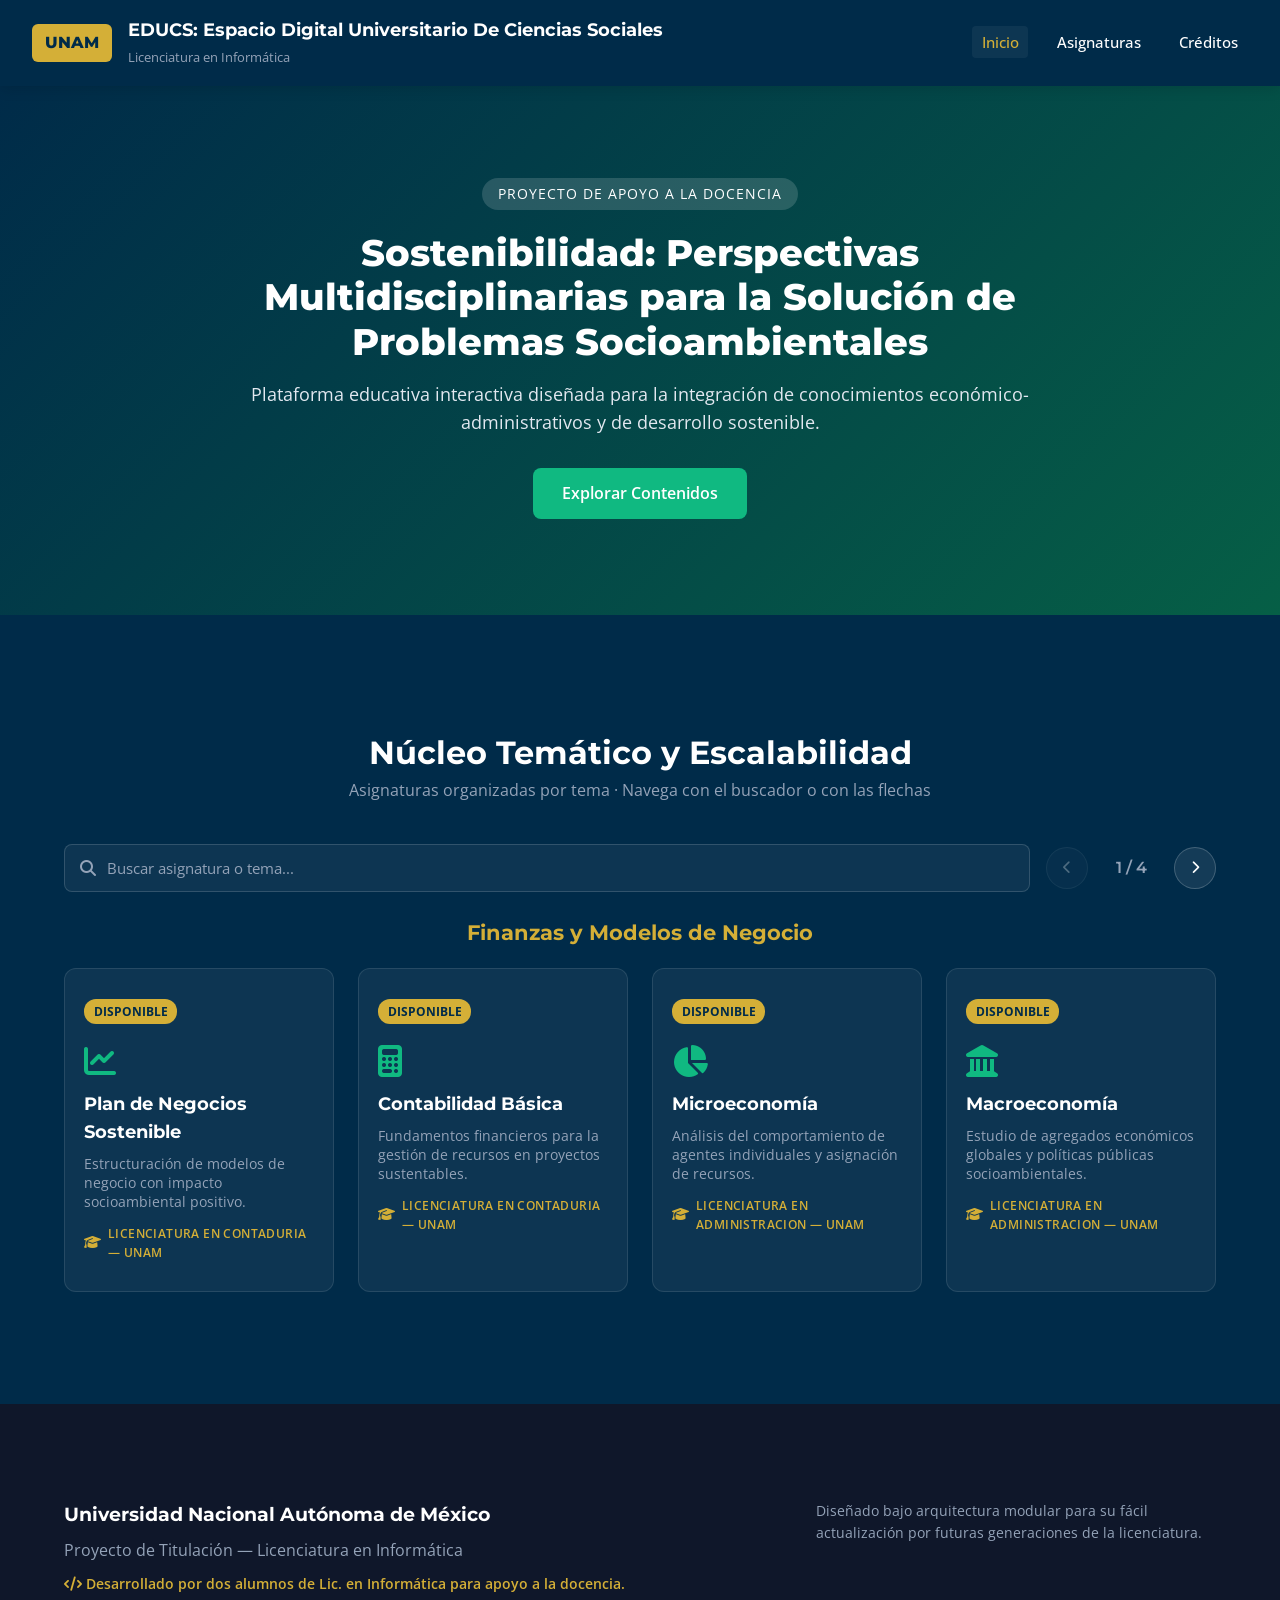
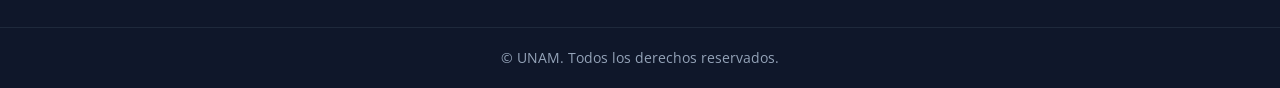
==== index.html @ 1931857a "Cmbios de Bryan" ====
<!DOCTYPE html>
<html lang="es">
<head>
  <meta charset="UTF-8">
  <meta name="viewport" content="width=device-width, initial-scale=1.0">
  <meta name="description" content="Proyecto de Apoyo a la Docencia: Sostenibilidad - Perspectivas multidisciplinarias para la solucion de problemas socioambientales.">
  <title>Sostenibilidad: Perspectivas Multidisciplinarias | UNAM</title>

  <link rel="preconnect" href="https://fonts.googleapis.com">
  <link rel="preconnect" href="https://fonts.gstatic.com" crossorigin>
  <link href="https://fonts.googleapis.com/css2?family=Montserrat:wght@400;600;700;800&family=Open+Sans:wght@400;500;600&display=swap" rel="stylesheet">
  <link rel="stylesheet" href="https://cdnjs.cloudflare.com/ajax/libs/font-awesome/6.4.0/css/all.min.css">

  <link rel="stylesheet" href="styles.css">

  <!-- Estilos para el buscador, las flechas y enlaces de tarjetas -->
  <style>
    .subject-toolbar {
      display: flex;
      align-items: center;
      justify-content: space-between;
      gap: 1rem;
      flex-wrap: wrap;
      margin-bottom: 1.5rem;
    }
    .subject-search {
      position: relative;
      flex: 1;
      min-width: 240px;
    }
    .subject-search i {
      position: absolute;
      left: 1rem;
      top: 50%;
      transform: translateY(-50%);
      color: #94A3B8;
    }
    .subject-search input {
      width: 100%;
      padding: 0.8rem 1rem 0.8rem 2.6rem;
      border-radius: 8px;
      border: 1px solid rgba(255,255,255,0.15);
      background: rgba(255,255,255,0.05);
      color: #FFFFFF;
      font-family: var(--font-body);
      font-size: 0.95rem;
    }
    .subject-search input::placeholder { color: #94A3B8; }
    .subject-search input:focus {
      outline: none;
      border-color: var(--green-eco);
      background: rgba(255,255,255,0.08);
    }
    .subject-nav {
      display: flex;
      align-items: center;
      gap: 0.8rem;
    }
    .arrow-btn {
      background: rgba(255,255,255,0.08);
      border: 1px solid rgba(255,255,255,0.2);
      color: #FFFFFF;
      width: 42px;
      height: 42px;
      border-radius: 50%;
      cursor: pointer;
      display: flex;
      align-items: center;
      justify-content: center;
      transition: background 0.2s, transform 0.2s;
    }
    .arrow-btn:hover:not(:disabled) {
      background: var(--green-eco);
      transform: translateY(-2px);
    }
    .arrow-btn:disabled {
      opacity: 0.3;
      cursor: not-allowed;
    }
    .subject-counter {
      color: #94A3B8;
      font-family: var(--font-heading);
      font-weight: 600;
      min-width: 60px;
      text-align: center;
    }
    .theme-title {
      font-family: var(--font-heading);
      color: var(--accent-gold);
      font-size: 1.3rem;
      margin-bottom: 1.2rem;
      text-align: center;
    }
    .empty-msg {
      grid-column: 1 / -1;
      text-align: center;
      color: #94A3B8;
      padding: 2rem 0;
    }
    
    /* Ajustes visuales para enlaces en tarjetas */
    a.roadmap-card {
      text-decoration: none;
      color: inherit;
      display: block;
      cursor: pointer;
    }
    a.roadmap-card:hover {
      border-color: var(--green-eco);
      box-shadow: 0 8px 20px rgba(16, 185, 129, 0.2);
    }
    .roadmap-card.disabled {
      cursor: default;
    }
    .roadmap-card.disabled:hover {
      transform: none;
      background: rgba(255, 255, 255, 0.05);
      border-color: rgba(255, 255, 255, 0.1);
    }
  </style>
</head>
<body>

  <!-- Navbar -->
  <header class="navbar">
    <div class="logo-container">
      <span class="unam-badge">UNAM</span>
      <div class="logo-text">
        <span class="title">EDUCS: Espacio Digital Universitario De Ciencias Sociales</span>
        <span class="subtitle">Licenciatura en Informática</span>
      </div>
    </div>
    <nav>
      <ul class="nav-links">
        <li><a href="#inicio" class="active">Inicio</a></li>
        <li><a href="#proyeccion">Asignaturas</a></li>
        <li><a href="#acerca">Créditos</a></li>
      </ul>
    </nav>
  </header>

  <!-- Hero -->
  <section id="inicio" class="hero">
    <div class="hero-overlay"></div>
    <div class="hero-content">
      <span class="tag">Proyecto de Apoyo a la Docencia</span>
      <h1>Sostenibilidad: Perspectivas Multidisciplinarias para la Solución de Problemas Socioambientales</h1>
      <p>Plataforma educativa interactiva diseñada para la integración de conocimientos económico-administrativos y de desarrollo sostenible.</p>
      <div class="hero-buttons">
        <a href="#proyeccion" class="btn btn-primary">Explorar Contenidos</a>
      </div>
    </div>
  </section>

  <!-- Núcleo Temático + Escalabilidad (unificado) -->
  <section id="proyeccion" class="scalability-section">
    <div class="container">
      <div class="section-header text-light">
        <h2>Núcleo Temático y Escalabilidad</h2>
        <p>Asignaturas organizadas por tema · Navega con el buscador o con las flechas</p>
      </div>

      <!-- Barra de búsqueda + Navegador de flechas -->
      <div class="subject-toolbar">
        <div class="subject-search">
          <i class="fa-solid fa-magnifying-glass"></i>
          <input type="text" id="subjectSearch" placeholder="Buscar asignatura o tema...">
        </div>
        <div class="subject-nav">
          <button class="arrow-btn" id="prevSubject" aria-label="Anterior">
            <i class="fa-solid fa-chevron-left"></i>
          </button>
          <span id="subjectCounter" class="subject-counter">1 / 4</span>
          <button class="arrow-btn" id="nextSubject" aria-label="Siguiente">
            <i class="fa-solid fa-chevron-right"></i>
          </button>
        </div>
      </div>

      <!-- Título del tema actual -->
      <h3 id="currentThemeTitle" class="theme-title">Finanzas y Modelos de Negocio</h3>

      <!-- Grid de tarjetas -->
      <div id="subjectGrid" class="roadmap-grid"></div>
    </div>
  </section>

  <!-- Footer -->
  <footer id="acerca" class="footer">
    <div class="container footer-content">
      <div class="footer-info">
        <h3>Universidad Nacional Autónoma de México</h3>
        <p>Proyecto de Titulación — Licenciatura en Informática</p>
        <p class="credits"><i class="fa-solid fa-code"></i> Desarrollado por dos alumnos de Lic. en Informática para apoyo a la docencia.</p>
      </div>
      <div class="footer-note">
        <p>Diseñado bajo arquitectura modular para su fácil actualización por futuras generaciones de la licenciatura.</p>
      </div>
    </div>
    <div class="footer-bottom">
      <p>© UNAM. Todos los derechos reservados.</p>
    </div>
  </footer>

  <!-- Lógica de búsqueda + navegación por flechas + redirección -->
  <script>
    document.addEventListener('DOMContentLoaded', () => {
      const themes = [
        {
          name: "Finanzas y Modelos de Negocio",
          subjects: [
            { 
              title: "Plan de Negocios Sostenible", 
              desc: "Estructuración de modelos de negocio con impacto socioambiental positivo.", 
              degree: "Licenciatura en Contaduria — UNAM",
              icon: "fa-chart-line", 
              status: "active", 
              url: "./Plan_Negocios.html" 
            },
            { 
              title: "Contabilidad Básica", 
              desc: "Fundamentos financieros para la gestión de recursos en proyectos sustentables.", 
              degree: "Licenciatura en Contaduria — UNAM",
              icon: "fa-calculator", 
              status: "active", 
              url: "./Contabilidad_Basica.html" 
            },
            { 
              title: "Microeconomía", 
              desc: "Análisis del comportamiento de agentes individuales y asignación de recursos.", 
              degree: "Licenciatura en Administracion — UNAM",
              icon: "fa-chart-pie", 
              status: "active", 
              url: "./Microeconomia.html" 
            },
            { 
              title: "Macroeconomía", 
              desc: "Estudio de agregados económicos globales y políticas públicas socioambientales.", 
              degree: "Licenciatura en Administracion — UNAM",
              icon: "fa-landmark", 
              status: "active", 
              url: "./Macroeconomia.html" 
            }
          ]
        },
        {
          name: "Análisis Económico",
          subjects: [
            { 
              title: "Economía General", 
              desc: "Principios económicos esenciales y su relación con el entorno social.", 
              degree: "Licenciatura en Informática — UNAM",
              icon: "fa-globe", 
              status: "active", 
              url: "./Economia_General.html" 
            },
            { 
              title: "Análisis Socioeconómico de México", 
              desc: "Evaluación del desarrollo histórico y estructural de la economía nacional.", 
              degree: "Licenciatura en Informática — UNAM",
              icon: "fa-map-location-dot", 
              status: "soon", 
              url: "#" 
            },
            { 
              title: "Economía y Globalización", 
              desc: "Mercados internacionales y sus impactos en el equilibrio ambiental local.", 
              degree: "Licenciatura en Informática — UNAM",
              icon: "fa-earth-americas", 
              status: "soon", 
              url: "#" 
            }
          ]
        },
        {
          name: "Desarrollo Sostenible",
          subjects: [
            { 
              title: "Introducción al Desarrollo Sostenible", 
              desc: "Marco conceptual de los ODS y sustentabilidad multidisciplinaria.", 
              degree: "Licenciatura en DCV — UNAM",
              icon: "fa-leaf", 
              status: "active", 
              url: "./Desarrollo_Sostenible.html" 
            }
          ]
        },
        {
          name: "Comunicación y Sociedad",
          subjects: [
            { 
              title: "Análisis de Textos Administrativos", 
              desc: "Comprensión crítica e interpretación de documentación técnica y directiva.", 
              degree: "Licenciatura en Informática — UNAM",
              icon: "fa-file-signature", 
              status: "active", 
              url: "./Textos_Administrativos.html" 
            },
            { 
              title: "Imagen y Sociedad", 
              desc: "Comunicación estratégica y responsabilidad social corporativa.", 
              degree: "Licenciatura en Informática — UNAM",
              icon: "fa-users", 
              status: "active", 
              url: "./Imagen_Sociedad.html" 
            }
          ]
        }
      ];

      const grid = document.getElementById('subjectGrid');
      const counter = document.getElementById('subjectCounter');
      const themeTitle = document.getElementById('currentThemeTitle');
      const prevBtn = document.getElementById('prevSubject');
      const nextBtn = document.getElementById('nextSubject');
      const searchInput = document.getElementById('subjectSearch');

      const SEARCH_PAGE_SIZE = 6;
      let currentThemeIndex = 0;
      let searchQuery = '';
      let searchPage = 0;

      const normalize = (str) =>
        str.toLowerCase().normalize('NFD').replace(/[\u0300-\u036f]/g, '');

      const allSubjects = () =>
        themes.flatMap(t => t.subjects.map(s => ({ ...s, theme: t.name })));

      const filteredSubjects = () => {
        if (!searchQuery) return null;
        const q = normalize(searchQuery);
        return allSubjects().filter(s =>
          normalize(s.title).includes(q) ||
          normalize(s.desc).includes(q) ||
          normalize(s.theme).includes(q)
        );
      };

      // Función para generar el HTML de cada tarjeta (con la carrera 'degree' incluida)
      const cardHTML = (s) => {
        const isPriority = s.status === 'priority';
        const isActive = s.status === 'active';
        const badgeClass = (isPriority || isActive) ? 'active' : '';
        const badgeText = isPriority ? 'Prioridad 1' : (isActive ? 'Disponible' : 'Próximamente');
        
        const content = `
          <span class="status-badge ${badgeClass}">${badgeText}</span>
          <i class="fa-solid ${s.icon} card-icon"></i>
          <h3>${s.title}</h3>
          <p class="card-desc">${s.desc}</p>
          <span class="card-degree"><i class="fa-solid fa-graduation-cap"></i> ${s.degree}</span>
        `;

        if (isActive) {
          return `
            <a href="${s.url}" class="roadmap-card ${isPriority ? 'highlight' : ''}">
              ${content}
            </a>
          `;
        } else {
          return `
            <div class="roadmap-card disabled ${isPriority ? 'highlight' : ''}">
              ${content}
            </div>
          `;
        }
      };

      const render = () => {
        const filtered = filteredSubjects();

        if (filtered) {
          if (filtered.length === 0) {
            themeTitle.textContent = 'Sin resultados';
            grid.innerHTML = '<p class="empty-msg">No se encontraron asignaturas que coincidan con tu búsqueda.</p>';
            counter.textContent = '0 / 0';
            prevBtn.disabled = true;
            nextBtn.disabled = true;
            return;
          }

          const totalPages = Math.ceil(filtered.length / SEARCH_PAGE_SIZE);
          if (searchPage >= totalPages) searchPage = totalPages - 1;
          if (searchPage < 0) searchPage = 0;

          const start = searchPage * SEARCH_PAGE_SIZE;
          const pageItems = filtered.slice(start, start + SEARCH_PAGE_SIZE);

          themeTitle.textContent = `Resultados de búsqueda (${filtered.length})`;
          grid.innerHTML = pageItems.map(cardHTML).join('');
          counter.textContent = `${searchPage + 1} / ${totalPages}`;
          prevBtn.disabled = searchPage === 0;
          nextBtn.disabled = searchPage >= totalPages - 1;
        } else {
          const theme = themes[currentThemeIndex];
          themeTitle.textContent = theme.name;
          grid.innerHTML = theme.subjects.map(cardHTML).join('');
          counter.textContent = `${currentThemeIndex + 1} / ${themes.length}`;
          prevBtn.disabled = currentThemeIndex === 0;
          nextBtn.disabled = currentThemeIndex >= themes.length - 1;
        }
      };

      prevBtn.addEventListener('click', () => {
        if (searchQuery) { searchPage--; } else { currentThemeIndex--; }
        render();
      });

      nextBtn.addEventListener('click', () => {
        if (searchQuery) { searchPage++; } else { currentThemeIndex++; }
        render();
      });

      searchInput.addEventListener('input', (e) => {
        searchQuery = e.target.value.trim();
        searchPage = 0;
        render();
      });

      render();
    });
  </script>
</body>
</html>
---- styles.css ----
/* ==========================================================================
   1. VARIABLES GLOBALES (Identidad UNAM + Sostenibilidad)
   ========================================================================== */
:root {
  --primary-color: #002B49;     /* Azul Institucional UNAM */
  --accent-gold: #D4AF37;       /* Oro UNAM */
  --green-eco: #10B981;         /* Verde Sostenibilidad */
  --green-dark: #065F46;
  --bg-light: #F8FAFC;
  --text-dark: #1E293B;
  --text-muted: #64748B;
  --white: #FFFFFF;
  --border-color: #E2E8F0;
  --shadow-sm: 0 2px 4px rgba(0, 0, 0, 0.05);
  --shadow-md: 0 4px 12px rgba(0, 0, 0, 0.1);
  --shadow-lg: 0 10px 25px rgba(0, 0, 0, 0.15);
  --font-heading: 'Montserrat', sans-serif;
  --font-body: 'Open Sans', sans-serif;
  --radius: 12px;
}

/* ==========================================================================
   2. RESET BÁSICO Y ESTRUCTURA GLOBAL
   ========================================================================== */
* {
  margin: 0;
  padding: 0;
  box-sizing: border-box;
}

body {
  font-family: var(--font-body);
  background-color: var(--bg-light);
  color: var(--text-dark);
  line-height: 1.6;
  display: flex;
  flex-direction: column;
  min-height: 100vh;
}

.container {
  max-width: 1200px;
  margin: 0 auto;
  padding: 3rem 1.5rem;
  width: 100%;
}

/* ==========================================================================
   3. NAVBAR NAVEGACIÓN
   ========================================================================== */
.navbar {
  display: flex;
  justify-content: space-between;
  align-items: center;
  padding: 1rem 2rem;
  background-color: var(--primary-color);
  color: var(--white);
  position: sticky;
  top: 0;
  z-index: 1000;
  box-shadow: var(--shadow-md);
}

.logo-container {
  display: flex;
  align-items: center;
  gap: 1rem;
  text-decoration: none;
  color: var(--white);
}

.unam-badge {
  background: var(--accent-gold);
  color: var(--primary-color);
  font-weight: 800;
  padding: 0.4rem 0.8rem;
  border-radius: 6px;
  font-family: var(--font-heading);
}

.logo-text .title {
  display: block;
  font-family: var(--font-heading);
  font-weight: 700;
  font-size: 1.1rem;
}

.logo-text .subtitle {
  font-size: 0.8rem;
  color: #94A3B8;
}

.nav-links {
  display: flex;
  list-style: none;
  gap: 1.2rem;
}

.nav-links a {
  color: var(--white);
  text-decoration: none;
  font-weight: 500;
  font-size: 0.95rem;
  transition: color 0.3s, background-color 0.3s;
  padding: 0.4rem 0.6rem;
  border-radius: 4px;
}

.nav-links a:hover,
.nav-links a.active {
  color: var(--accent-gold);
  background-color: rgba(255, 255, 255, 0.05);
}

/* ==========================================================================
   4. HERO SECTIONS (INICIO Y ASIGNATURAS)
   ========================================================================== */
/* Hero Principal (index.html) */
.hero {
  position: relative;
  background: linear-gradient(135deg, var(--primary-color) 0%, var(--green-dark) 100%);
  color: var(--white);
  padding: 6rem 1.5rem;
  text-align: center;
}

.hero-content {
  max-width: 900px;
  margin: 0 auto;
}

.tag {
  background-color: rgba(255, 255, 255, 0.15);
  padding: 0.4rem 1rem;
  border-radius: 20px;
  font-size: 0.85rem;
  text-transform: uppercase;
  letter-spacing: 1px;
}

.hero h1 {
  font-family: var(--font-heading);
  font-size: 2.3rem;
  font-weight: 800;
  margin: 1.5rem 0 1rem;
  line-height: 1.2;
}

.hero p {
  font-size: 1.1rem;
  color: #E2E8F0;
  margin-bottom: 2rem;
}

.hero-buttons {
  display: flex;
  justify-content: center;
  gap: 1rem;
}

.btn {
  padding: 0.8rem 1.8rem;
  border-radius: 8px;
  font-weight: 600;
  text-decoration: none;
  transition: transform 0.2s, box-shadow 0.2s;
}

.btn-primary {
  background-color: var(--green-eco);
  color: var(--white);
}

.btn:hover {
  transform: translateY(-2px);
  box-shadow: var(--shadow-md);
}

/* Hero de Páginas de Asignaturas Individuales */
.subject-hero {
  background: linear-gradient(135deg, var(--primary-color) 0%, var(--green-dark) 100%);
  color: var(--white);
  padding: 3.5rem 1.5rem;
  text-align: center;
}

.subject-hero .badge {
  background-color: rgba(212, 175, 55, 0.2);
  color: var(--accent-gold);
  border: 1px solid var(--accent-gold);
  padding: 0.3rem 0.9rem;
  border-radius: 20px;
  font-size: 0.85rem;
  font-weight: 600;
  text-transform: uppercase;
  letter-spacing: 1px;
}

.subject-hero h1 {
  font-family: var(--font-heading);
  font-size: 2.2rem;
  font-weight: 800;
  margin: 1rem 0 0.5rem;
}

.subject-hero p {
  font-size: 1.1rem;
  color: #E2E8F0;
  max-width: 800px;
  margin: 0 auto;
}

/* ==========================================================================
   5. CATALOGO INTERACTIVO Y BUSCADOR (index.html)
   ========================================================================== */
.scalability-section {
  background-color: var(--primary-color);
  color: var(--white);
  padding: 4rem 0;
}

.section-header {
  text-align: center;
  margin-bottom: 2.5rem;
}

.text-light h2 {
  color: var(--white);
  font-family: var(--font-heading);
  font-size: 2rem;
}

.text-light p {
  color: #94A3B8;
}

/* Toolbar de búsqueda y flechas */
.subject-toolbar {
  display: flex;
  align-items: center;
  justify-content: space-between;
  gap: 1rem;
  flex-wrap: wrap;
  margin-bottom: 1.5rem;
}

.subject-search {
  position: relative;
  flex: 1;
  min-width: 240px;
}

.subject-search i {
  position: absolute;
  left: 1rem;
  top: 50%;
  transform: translateY(-50%);
  color: #94A3B8;
}

.subject-search input {
  width: 100%;
  padding: 0.8rem 1rem 0.8rem 2.6rem;
  border-radius: 8px;
  border: 1px solid rgba(255, 255, 255, 0.15);
  background: rgba(255, 255, 255, 0.05);
  color: #FFFFFF;
  font-family: var(--font-body);
  font-size: 0.95rem;
}

.subject-search input::placeholder {
  color: #94A3B8;
}

.subject-search input:focus {
  outline: none;
  border-color: var(--green-eco);
  background: rgba(255, 255, 255, 0.08);
}

.subject-nav {
  display: flex;
  align-items: center;
  gap: 0.8rem;
}

.arrow-btn {
  background: rgba(255, 255, 255, 0.08);
  border: 1px solid rgba(255, 255, 255, 0.2);
  color: #FFFFFF;
  width: 42px;
  height: 42px;
  border-radius: 50%;
  cursor: pointer;
  display: flex;
  align-items: center;
  justify-content: center;
  transition: background 0.2s, transform 0.2s;
}

.arrow-btn:hover:not(:disabled) {
  background: var(--green-eco);
  transform: translateY(-2px);
}

.arrow-btn:disabled {
  opacity: 0.3;
  cursor: not-allowed;
}

.subject-counter {
  color: #94A3B8;
  font-family: var(--font-heading);
  font-weight: 600;
  min-width: 60px;
  text-align: center;
}

.theme-title {
  font-family: var(--font-heading);
  color: var(--accent-gold);
  font-size: 1.3rem;
  margin-bottom: 1.2rem;
  text-align: center;
}

/* Grid y Tarjetas del Roadmap */
.roadmap-grid {
  display: grid;
  grid-template-columns: repeat(auto-fit, minmax(240px, 1fr));
  gap: 1.5rem;
}

.roadmap-card {
  background: rgba(255, 255, 255, 0.05);
  border: 1px solid rgba(255, 255, 255, 0.1);
  padding: 1.8rem 1.2rem;
  border-radius: var(--radius);
  position: relative;
  transition: transform 0.3s, background 0.3s, border-color 0.3s, box-shadow 0.3s;
}

/* Tarjetas interactivas (Enlaces a asignaturas activas) */
a.roadmap-card {
  text-decoration: none;
  color: inherit;
  display: block;
  cursor: pointer;
}

a.roadmap-card:hover {
  transform: translateY(-5px);
  background: rgba(255, 255, 255, 0.1);
  border-color: var(--green-eco);
  box-shadow: 0 8px 20px rgba(16, 185, 129, 0.2);
}

/* Tarjetas inactivas (Próximamente / En desarrollo) */
.roadmap-card.disabled {
  cursor: default;
}

.roadmap-card.disabled:hover {
  transform: none;
  background: rgba(255, 255, 255, 0.05);
  border-color: rgba(255, 255, 255, 0.1);
}

.roadmap-card.highlight {
  border: 2px solid var(--accent-gold);
}

.status-badge {
  font-size: 0.75rem;
  text-transform: uppercase;
  padding: 0.2rem 0.6rem;
  border-radius: 12px;
  background: #334155;
  color: #94A3B8;
  display: inline-block;
  margin-bottom: 0.5rem;
}

.status-badge.active {
  background: var(--accent-gold);
  color: var(--primary-color);
  font-weight: 700;
}

.card-icon {
  font-size: 2rem;
  color: var(--green-eco);
  margin: 0.8rem 0;
  display: block;
}

.roadmap-card h3 {
  font-family: var(--font-heading);
  font-size: 1.1rem;
  margin-bottom: 0.5rem;
  color: var(--white);
}

.roadmap-card p {
  font-size: 0.85rem;
  color: #94A3B8;
  line-height: 1.4;
}

.empty-msg {
  grid-column: 1 / -1;
  text-align: center;
  color: #94A3B8;
  padding: 2rem 0;
}

/* ==========================================================================
   6. LAYOUT INTERNO DE CADA ASIGNATURA (PÁGINAS INDIVIDUALES)
   ========================================================================== */
.subject-layout {
  display: grid;
  grid-template-columns: 280px 1fr;
  gap: 2rem;
}

/* Menú Lateral (Sidebar) */
.sidebar-nav {
  background: var(--white);
  padding: 1.5rem;
  border-radius: var(--radius);
  box-shadow: var(--shadow-sm);
  border: 1px solid var(--border-color);
  height: fit-content;
}

.sidebar-nav h3 {
  font-family: var(--font-heading);
  font-size: 1rem;
  color: var(--primary-color);
  margin-bottom: 1rem;
  text-transform: uppercase;
  letter-spacing: 0.5px;
}

.sidebar-menu {
  list-style: none;
}

.sidebar-menu li {
  margin-bottom: 0.5rem;
}

.sidebar-menu a {
  display: block;
  padding: 0.6rem 0.8rem;
  color: var(--text-muted);
  text-decoration: none;
  font-size: 0.9rem;
  font-weight: 500;
  border-radius: 6px;
  transition: all 0.2s;
}

.sidebar-menu a:hover {
  background-color: #F1F5F9;
  color: var(--primary-color);
}

/* Cuerpo de Contenido de la Asignatura */
.content-body {
  background: var(--white);
  padding: 2rem;
  border-radius: var(--radius);
  box-shadow: var(--shadow-sm);
  border: 1px solid var(--border-color);
}

/* Caja Destacada: Objetivo y Carrera */
.subject-meta-box {
  background-color: #F1F5F9;
  border-left: 4px solid var(--primary-color);
  padding: 1.25rem 1.5rem;
  border-radius: 8px;
  margin-bottom: 2rem;
}

.subject-objective {
  font-size: 1rem;
  color: var(--text-dark);
  line-height: 1.5;
  margin-bottom: 0.75rem;
}

.subject-objective strong {
  color: var(--primary-color);
  font-family: var(--font-heading);
}

.subject-degree {
  font-size: 0.8rem;
  color: var(--text-muted);
  text-transform: uppercase;
  letter-spacing: 0.5px;
  font-weight: 600;
  display: flex;
  align-items: center;
  gap: 0.4rem;
}

.subject-degree i {
  color: var(--accent-gold);
}

/* Títulos de Unidades y Tarjetas Internas */
.section-title {
  font-family: var(--font-heading);
  color: var(--primary-color);
  font-size: 1.5rem;
  margin-bottom: 1rem;
  padding-bottom: 0.5rem;
  border-bottom: 2px solid var(--green-eco);
}

.card-grid {
  display: grid;
  grid-template-columns: repeat(auto-fit, minmax(260px, 1fr));
  gap: 1.5rem;
  margin-top: 1.5rem;
}

.info-card {
  padding: 1.5rem;
  border: 1px solid var(--border-color);
  border-radius: 8px;
  background: var(--bg-light);
  transition: transform 0.2s, box-shadow 0.2s, border-color 0.2s;
}

.info-card:hover {
  transform: translateY(-3px);
  box-shadow: var(--shadow-md);
  border-color: var(--green-eco);
}

.info-card h4 {
  font-family: var(--font-heading);
  margin-bottom: 0.5rem;
  color: var(--primary-color);
  display: flex;
  align-items: center;
  gap: 0.5rem;
}

.info-card h4 i {
  color: var(--green-eco);
}

/* Lista de Recursos descargables */
.resource-list {
  list-style: none;
  margin-top: 1rem;
}

.resource-list li {
  margin-bottom: 0.8rem;
}

.resource-list a {
  color: var(--primary-color);
  text-decoration: none;
  font-weight: 600;
  display: inline-flex;
  align-items: center;
  gap: 0.5rem;
  transition: color 0.2s;
}

.resource-list a:hover {
  color: var(--green-eco);
}

/* ==========================================================================
   7. FOOTER INSTITUCIONAL
   ========================================================================== */
.footer {
  margin-top: auto;
  background-color: #0F172A;
  color: #94A3B8;
  padding-top: 3rem;
}

.footer-content {
  display: flex;
  justify-content: space-between;
  flex-wrap: wrap;
  gap: 2rem;
  padding-bottom: 2rem;
}

.footer-info h3 {
  color: var(--white);
  font-family: var(--font-heading);
  margin-bottom: 0.5rem;
}

.credits {
  margin-top: 0.5rem;
  color: var(--accent-gold);
  font-weight: 600;
  font-size: 0.9rem;
}

.footer-note p {
  font-size: 0.85rem;
  max-width: 400px;
}

.footer-bottom {
  text-align: center;
  padding: 1.2rem;
  border-top: 1px solid #1E293B;
  font-size: 0.85rem;
}

/* ==========================================================================
   8. ADAPTABILIDAD RESPONSIVA (MÓVILES Y TABLETS)
   ========================================================================== */
@media (max-width: 850px) {
  .subject-layout {
    grid-template-columns: 1fr;
  }
  
  .navbar {
    flex-direction: column;
    gap: 1rem;
  }
  
  .nav-links {
    flex-wrap: wrap;
    justify-content: center;
  }

  .subject-toolbar {
    flex-direction: column;
    align-items: stretch;
  }

  .subject-nav {
    justify-content: center;
  }
}

/* Nombre de la carrera en texto pequeño debajo de la descripción de la tarjeta */
.card-degree {
  display: flex;
  align-items: center;
  gap: 0.4rem;
  font-size: 0.75rem;
  color: var(--accent-gold);
  font-weight: 600;
  margin-top: 0.8rem;
  text-transform: uppercase;
  letter-spacing: 0.4px;
}

.card-degree i {
  font-size: 0.85rem;
  color: var(--accent-gold);
}

/* --- VISOR DE PDF EN ASIGNATURAS --- */
.pdf-container {
  margin-top: 1.5rem;
  background: var(--bg-light);
  border: 1px solid var(--border-color);
  border-radius: var(--radius);
  padding: 1.5rem;
}

.pdf-header {
  display: flex;
  justify-content: space-between;
  align-items: center;
  flex-wrap: wrap;
  gap: 1rem;
  margin-bottom: 1rem;
}

.pdf-header h4 {
  font-family: var(--font-heading);
  color: var(--primary-color);
  font-size: 1.1rem;
  display: flex;
  align-items: center;
  gap: 0.5rem;
}

.pdf-header h4 i {
  color: #E11D48; /* Color rojo ícono PDF */
}

.pdf-viewer-wrapper {
  width: 100%;
  height: 600px;
  border-radius: 8px;
  overflow: hidden;
  box-shadow: var(--shadow-sm);
  border: 1px solid var(--border-color);
  background: #FFFFFF;
}

.pdf-viewer-wrapper iframe {
  width: 100%;
  height: 100%;
  border: none;
}

.pdf-fallback {
  padding: 2rem;
  text-align: center;
  color: var(--text-muted);
}

@media (max-width: 768px) {
  .pdf-viewer-wrapper {
    height: 400px;
  }
}
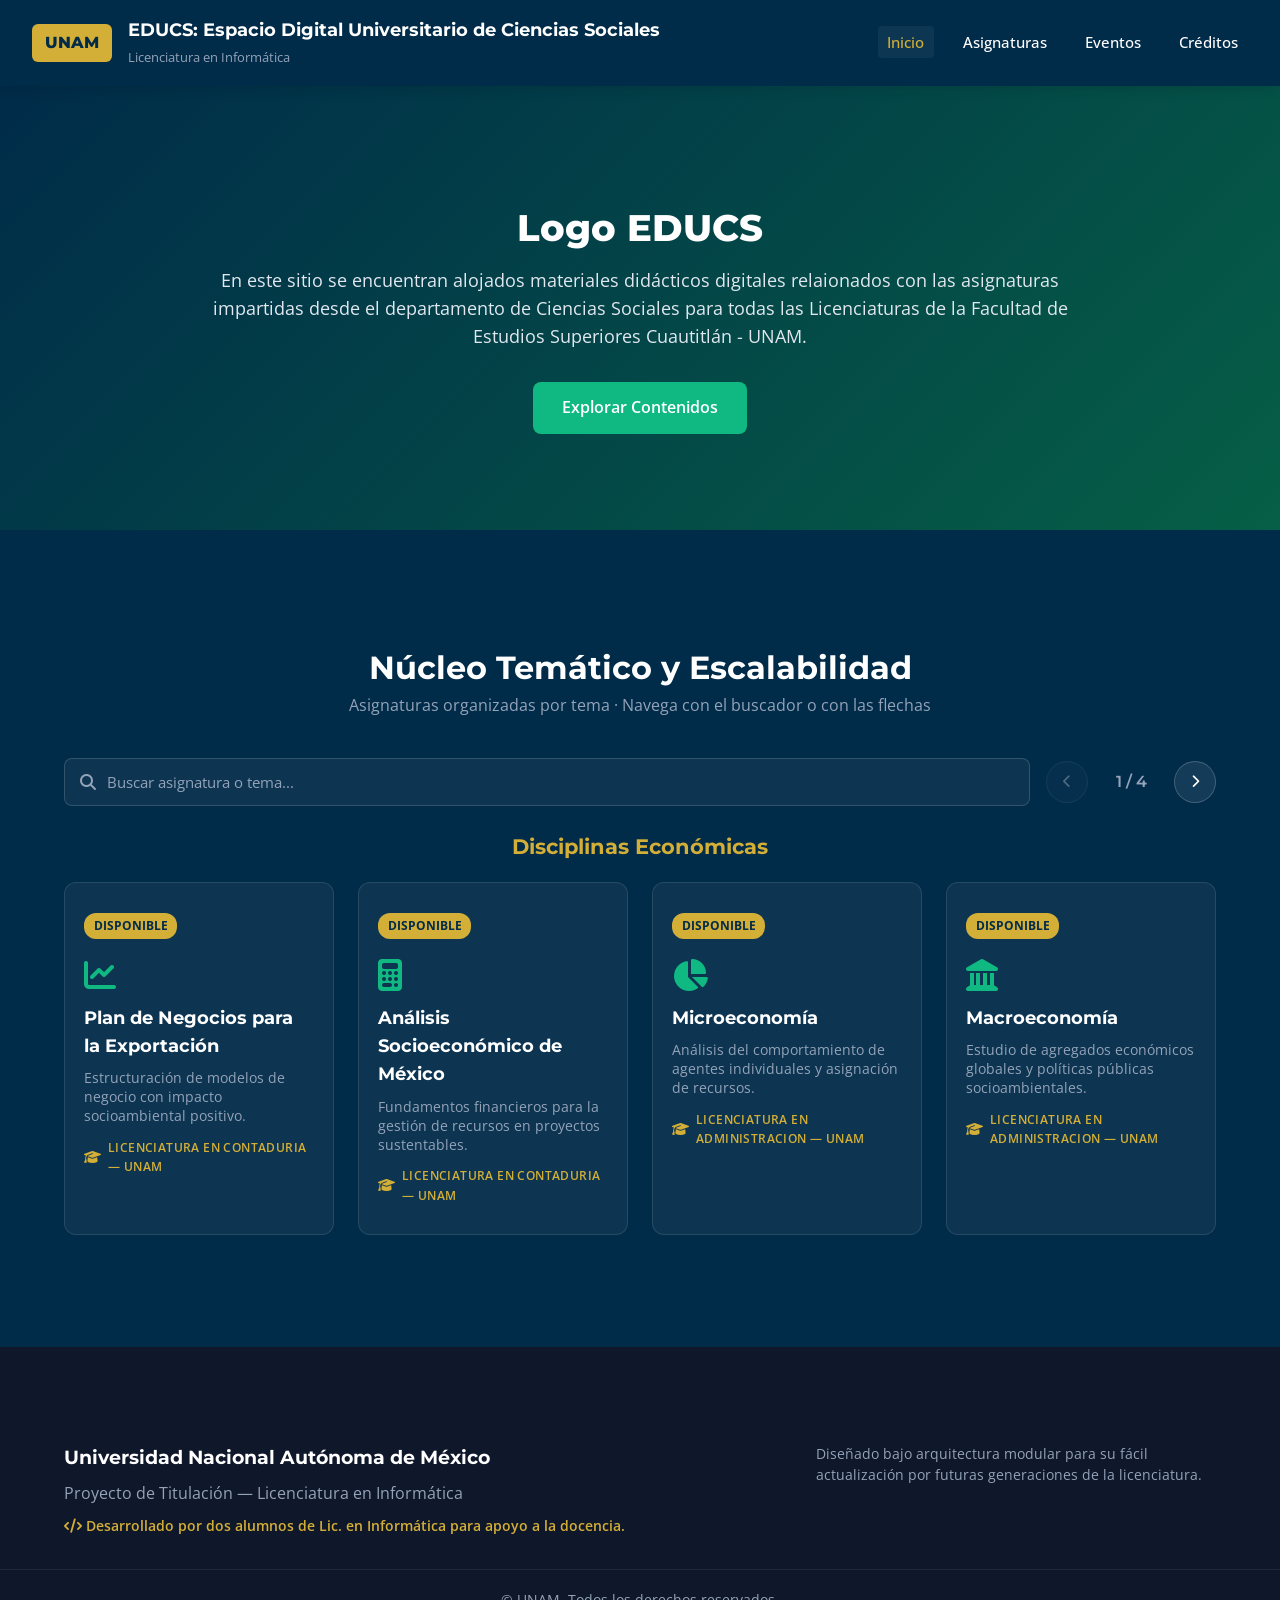
==== commit 2162e3d3: "18-Nov-2026-2" ====
--- a/index.html
+++ b/index.html
@@ -126,7 +126,7 @@
     <div class="logo-container">
       <span class="unam-badge">UNAM</span>
       <div class="logo-text">
-        <span class="title">EDUCS: Espacio Digital Universitario De Ciencias Sociales</span>
+        <span class="title">EDUCS: Espacio Digital Universitario de Ciencias Sociales</span>
         <span class="subtitle">Licenciatura en Informática</span>
       </div>
     </div>
@@ -134,6 +134,7 @@
       <ul class="nav-links">
         <li><a href="#inicio" class="active">Inicio</a></li>
         <li><a href="#proyeccion">Asignaturas</a></li>
+        <li><a href="#eventos">Eventos</a></li>
         <li><a href="#acerca">Créditos</a></li>
       </ul>
     </nav>
@@ -143,9 +144,8 @@
   <section id="inicio" class="hero">
     <div class="hero-overlay"></div>
     <div class="hero-content">
-      <span class="tag">Proyecto de Apoyo a la Docencia</span>
-      <h1>Sostenibilidad: Perspectivas Multidisciplinarias para la Solución de Problemas Socioambientales</h1>
-      <p>Plataforma educativa interactiva diseñada para la integración de conocimientos económico-administrativos y de desarrollo sostenible.</p>
+      <h1>Logo EDUCS </h1>
+      <p>En este sitio se encuentran alojados materiales didácticos digitales relaionados con las asignaturas impartidas desde el departamento de Ciencias Sociales para todas las Licenciaturas de la Facultad de Estudios Superiores Cuautitlán - UNAM.</p>
       <div class="hero-buttons">
         <a href="#proyeccion" class="btn btn-primary">Explorar Contenidos</a>
       </div>
@@ -207,10 +207,10 @@
     document.addEventListener('DOMContentLoaded', () => {
       const themes = [
         {
-          name: "Finanzas y Modelos de Negocio",
+          name: "Disciplinas Económicas",
           subjects: [
             { 
-              title: "Plan de Negocios Sostenible", 
+              title: "Plan de Negocios para la Exportación", 
               desc: "Estructuración de modelos de negocio con impacto socioambiental positivo.", 
               degree: "Licenciatura en Contaduria — UNAM",
               icon: "fa-chart-line", 
@@ -218,7 +218,7 @@
               url: "./Plan_Negocios.html" 
             },
             { 
-              title: "Contabilidad Básica", 
+              title: "Análisis Socioeconómico de México", 
               desc: "Fundamentos financieros para la gestión de recursos en proyectos sustentables.", 
               degree: "Licenciatura en Contaduria — UNAM",
               icon: "fa-calculator", 
@@ -244,7 +244,7 @@
           ]
         },
         {
-          name: "Análisis Económico",
+          name: "Disciplinas Económicas",
           subjects: [
             { 
               title: "Economía General", 
@@ -255,7 +255,7 @@
               url: "./Economia_General.html" 
             },
             { 
-              title: "Análisis Socioeconómico de México", 
+              title: "Económia Aplicada", 
               desc: "Evaluación del desarrollo histórico y estructural de la economía nacional.", 
               degree: "Licenciatura en Informática — UNAM",
               icon: "fa-map-location-dot", 
@@ -273,12 +273,12 @@
           ]
         },
         {
-          name: "Desarrollo Sostenible",
+          name: "Disciplinas Transversales",
           subjects: [
             { 
               title: "Introducción al Desarrollo Sostenible", 
               desc: "Marco conceptual de los ODS y sustentabilidad multidisciplinaria.", 
-              degree: "Licenciatura en DCV — UNAM",
+              degree: "Impartida en Todas las Licenciaturas — FES Cuautitlán",
               icon: "fa-leaf", 
               status: "active", 
               url: "./Desarrollo_Sostenible.html" 
@@ -286,7 +286,7 @@
           ]
         },
         {
-          name: "Comunicación y Sociedad",
+          name: "Disciplinas Filosóficas y Metodológia",
           subjects: [
             { 
               title: "Análisis de Textos Administrativos", 
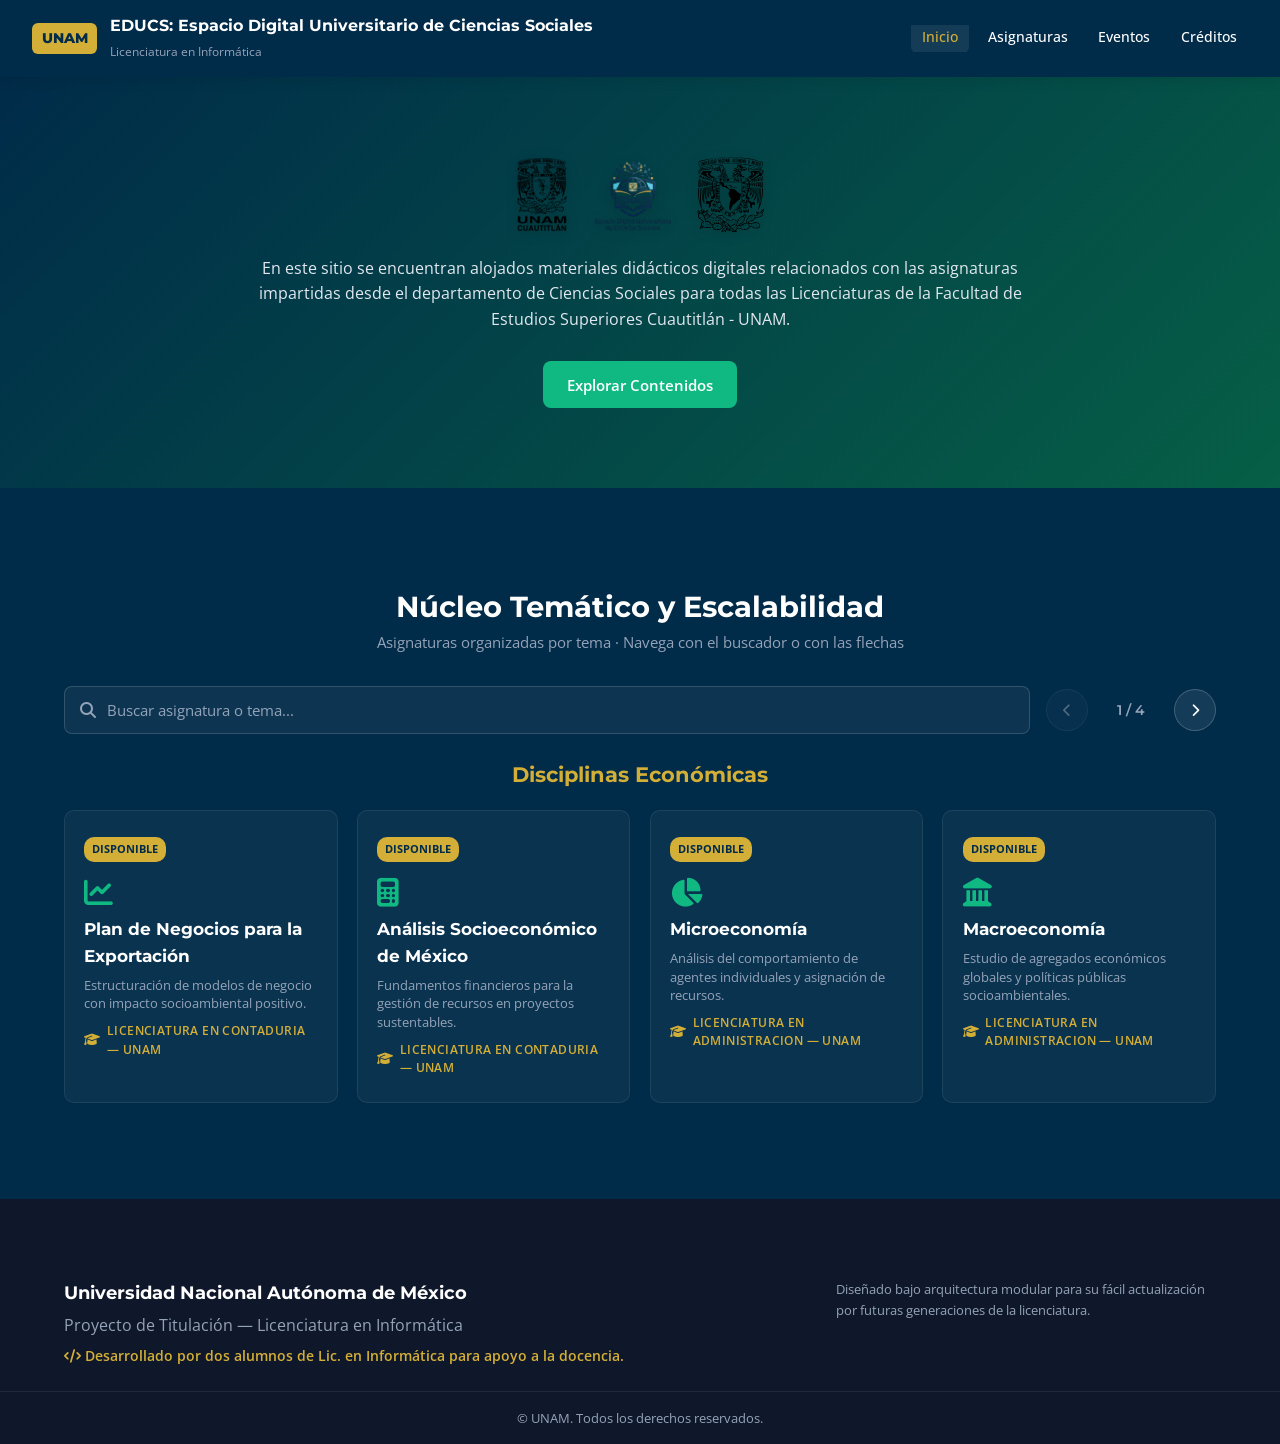
==== commit b79180b9: "imagenes y correccion de formato para responsive" ====
--- a/index.html
+++ b/index.html
@@ -119,6 +119,7 @@
     }
   </style>
 </head>
+<script src="nav.js"></script>
 <body>
 
   <!-- Navbar -->
@@ -144,8 +145,12 @@
   <section id="inicio" class="hero">
     <div class="hero-overlay"></div>
     <div class="hero-content">
-      <h1>Logo EDUCS </h1>
-      <p>En este sitio se encuentran alojados materiales didácticos digitales relaionados con las asignaturas impartidas desde el departamento de Ciencias Sociales para todas las Licenciaturas de la Facultad de Estudios Superiores Cuautitlán - UNAM.</p>
+      <div class="hero-logos">
+        <img src="./imagenes/Logo_fesc.png" alt="Logo fesc" class="hero-logo">
+        <img src="./imagenes/logoEDUCS.png" alt="Logo EDUCS" class="hero-logo">
+        <img src="./imagenes/Escudo-UNAM-escalable.svg" alt="Logo UNAM" class="hero-logo">
+      </div>
+      <p>En este sitio se encuentran alojados materiales didácticos digitales relacionados con las asignaturas impartidas desde el departamento de Ciencias Sociales para todas las Licenciaturas de la Facultad de Estudios Superiores Cuautitlán - UNAM.</p>
       <div class="hero-buttons">
         <a href="#proyeccion" class="btn btn-primary">Explorar Contenidos</a>
       </div>
--- a/styles.css
+++ b/styles.css
@@ -1,5 +1,5 @@
 /* ==========================================================================
-   1. VARIABLES GLOBALES (Identidad UNAM + Sostenibilidad)
+1. VARIABLES GLOBALES (Identidad UNAM + Sostenibilidad)
    ========================================================================== */
 :root {
   --primary-color: #002B49;     /* Azul Institucional UNAM */
@@ -11,18 +11,17 @@
   --text-muted: #64748B;
   --white: #FFFFFF;
   --border-color: #E2E8F0;
-  --shadow-sm: 0 2px 4px rgba(0, 0, 0, 0.05);
-  --shadow-md: 0 4px 12px rgba(0, 0, 0, 0.1);
-  --shadow-lg: 0 10px 25px rgba(0, 0, 0, 0.15);
+  --shadow-sm: 0 2px 4px rgba(0, 0, 0, 0.04);
+  --shadow-md: 0 4px 12px rgba(0, 0, 0, 0.08);
   --font-heading: 'Montserrat', sans-serif;
   --font-body: 'Open Sans', sans-serif;
-  --radius: 12px;
+  --radius: 10px;
 }
 
 /* ==========================================================================
-   2. RESET BÁSICO Y ESTRUCTURA GLOBAL
+2. RESET BÁSICO Y ESTRUCTURA GLOBAL
    ========================================================================== */
-* {
+*, *::before, *::after {
   margin: 0;
   padding: 0;
   box-sizing: border-box;
@@ -36,120 +35,133 @@
   display: flex;
   flex-direction: column;
   min-height: 100vh;
+  -webkit-font-smoothing: antialiased;
 }
 
 .container {
   max-width: 1200px;
   margin: 0 auto;
-  padding: 3rem 1.5rem;
+  padding: 2.5rem 1.5rem;
   width: 100%;
 }
 
 /* ==========================================================================
-   3. NAVBAR NAVEGACIÓN
+3. NAVBAR NAVEGACIÓN (Minimalista y con Scroll Horizontal Responsivo)
    ========================================================================== */
 .navbar {
   display: flex;
   justify-content: space-between;
   align-items: center;
-  padding: 1rem 2rem;
+  padding: 0.8rem 2rem;
   background-color: var(--primary-color);
   color: var(--white);
   position: sticky;
   top: 0;
   z-index: 1000;
   box-shadow: var(--shadow-md);
+  gap: 1.5rem;
 }
 
 .logo-container {
   display: flex;
   align-items: center;
-  gap: 1rem;
+  gap: 0.8rem;
   text-decoration: none;
   color: var(--white);
+  flex-shrink: 0;
 }
 
 .unam-badge {
   background: var(--accent-gold);
   color: var(--primary-color);
   font-weight: 800;
-  padding: 0.4rem 0.8rem;
+  padding: 0.3rem 0.6rem;
   border-radius: 6px;
   font-family: var(--font-heading);
+  font-size: 0.85rem;
 }
 
 .logo-text .title {
   display: block;
   font-family: var(--font-heading);
   font-weight: 700;
-  font-size: 1.1rem;
+  font-size: 1rem;
 }
 
 .logo-text .subtitle {
-  font-size: 0.8rem;
+  font-size: 0.75rem;
   color: #94A3B8;
 }
 
+/* Menú de materias con scroll horizontal nativo y limpio */
 .nav-links {
   display: flex;
   list-style: none;
-  gap: 1.2rem;
+  gap: 0.5rem;
+  overflow-x: auto;
+  scrollbar-width: none; /* Firefox */
+  -ms-overflow-style: none; /* IE/Edge */
+  padding-bottom: 2px;
+}
+
+.nav-links::-webkit-scrollbar {
+  display: none; /* Chrome, Safari */
 }
 
 .nav-links a {
   color: var(--white);
   text-decoration: none;
   font-weight: 500;
-  font-size: 0.95rem;
-  transition: color 0.3s, background-color 0.3s;
-  padding: 0.4rem 0.6rem;
-  border-radius: 4px;
+  font-size: 0.9rem;
+  transition: color 0.2s, background-color 0.2s;
+  padding: 0.4rem 0.7rem;
+  border-radius: 6px;
+  white-space: nowrap;
 }
 
 .nav-links a:hover,
 .nav-links a.active {
   color: var(--accent-gold);
-  background-color: rgba(255, 255, 255, 0.05);
+  background-color: rgba(255, 255, 255, 0.08);
 }
 
 /* ==========================================================================
-   4. HERO SECTIONS (INICIO Y ASIGNATURAS)
+4. HERO SECTIONS (INICIO Y ASIGNATURAS)
    ========================================================================== */
-/* Hero Principal (index.html) */
 .hero {
   position: relative;
   background: linear-gradient(135deg, var(--primary-color) 0%, var(--green-dark) 100%);
   color: var(--white);
-  padding: 6rem 1.5rem;
+  padding: 5rem 1.5rem;
   text-align: center;
 }
 
 .hero-content {
-  max-width: 900px;
+  max-width: 800px;
   margin: 0 auto;
 }
 
 .tag {
-  background-color: rgba(255, 255, 255, 0.15);
-  padding: 0.4rem 1rem;
+  background-color: rgba(255, 255, 255, 0.12);
+  padding: 0.3rem 0.9rem;
   border-radius: 20px;
-  font-size: 0.85rem;
+  font-size: 0.8rem;
   text-transform: uppercase;
   letter-spacing: 1px;
 }
 
 .hero h1 {
   font-family: var(--font-heading);
-  font-size: 2.3rem;
+  font-size: 2.2rem;
   font-weight: 800;
-  margin: 1.5rem 0 1rem;
+  margin: 1.2rem 0 0.8rem;
   line-height: 1.2;
 }
 
 .hero p {
-  font-size: 1.1rem;
+  font-size: 1rem;
   color: #E2E8F0;
-  margin-bottom: 2rem;
+  margin-bottom: 1.8rem;
 }
 
 .hero-buttons {
@@ -159,11 +171,12 @@
 }
 
 .btn {
-  padding: 0.8rem 1.8rem;
+  padding: 0.7rem 1.5rem;
   border-radius: 8px;
   font-weight: 600;
   text-decoration: none;
   transition: transform 0.2s, box-shadow 0.2s;
+  font-size: 0.95rem;
 }
 
 .btn-primary {
@@ -173,68 +186,68 @@
 
 .btn:hover {
   transform: translateY(-2px);
-  box-shadow: var(--shadow-md);
+  box-shadow: var(--shadow-sm);
 }
 
 /* Hero de Páginas de Asignaturas Individuales */
 .subject-hero {
   background: linear-gradient(135deg, var(--primary-color) 0%, var(--green-dark) 100%);
   color: var(--white);
-  padding: 3.5rem 1.5rem;
+  padding: 3rem 1.5rem;
   text-align: center;
 }
 
 .subject-hero .badge {
-  background-color: rgba(212, 175, 55, 0.2);
+  background-color: rgba(212, 175, 55, 0.15);
   color: var(--accent-gold);
-  border: 1px solid var(--accent-gold);
-  padding: 0.3rem 0.9rem;
+  border: 1px solid rgba(212, 175, 55, 0.3);
+  padding: 0.25rem 0.8rem;
   border-radius: 20px;
-  font-size: 0.85rem;
+  font-size: 0.8rem;
   font-weight: 600;
   text-transform: uppercase;
-  letter-spacing: 1px;
+  letter-spacing: 0.8px;
 }
 
 .subject-hero h1 {
   font-family: var(--font-heading);
-  font-size: 2.2rem;
+  font-size: 2rem;
   font-weight: 800;
-  margin: 1rem 0 0.5rem;
+  margin: 0.8rem 0 0.4rem;
 }
 
 .subject-hero p {
-  font-size: 1.1rem;
+  font-size: 1rem;
   color: #E2E8F0;
-  max-width: 800px;
+  max-width: 750px;
   margin: 0 auto;
 }
 
 /* ==========================================================================
-   5. CATALOGO INTERACTIVO Y BUSCADOR (index.html)
+5. CATALOGO INTERACTIVO Y BUSCADOR (index.html)
    ========================================================================== */
 .scalability-section {
   background-color: var(--primary-color);
   color: var(--white);
-  padding: 4rem 0;
+  padding: 3.5rem 0;
 }
 
 .section-header {
   text-align: center;
-  margin-bottom: 2.5rem;
+  margin-bottom: 2rem;
 }
 
 .text-light h2 {
   color: var(--white);
   font-family: var(--font-heading);
-  font-size: 2rem;
+  font-size: 1.8rem;
 }
 
 .text-light p {
   color: #94A3B8;
-}
-
-/* Toolbar de búsqueda y flechas */
+  font-size: 0.95rem;
+}
+
 .subject-toolbar {
   display: flex;
   align-items: center;
@@ -247,7 +260,7 @@
 .subject-search {
   position: relative;
   flex: 1;
-  min-width: 240px;
+  min-width: 220px;
 }
 
 .subject-search i {
@@ -260,13 +273,13 @@
 
 .subject-search input {
   width: 100%;
-  padding: 0.8rem 1rem 0.8rem 2.6rem;
+  padding: 0.7rem 1rem 0.7rem 2.5rem;
   border-radius: 8px;
-  border: 1px solid rgba(255, 255, 255, 0.15);
-  background: rgba(255, 255, 255, 0.05);
+  border: 1px solid rgba(255, 255, 255, 0.12);
+  background: rgba(255, 255, 255, 0.04);
   color: #FFFFFF;
   font-family: var(--font-body);
-  font-size: 0.95rem;
+  font-size: 0.9rem;
 }
 
 .subject-search input::placeholder {
@@ -276,21 +289,21 @@
 .subject-search input:focus {
   outline: none;
   border-color: var(--green-eco);
-  background: rgba(255, 255, 255, 0.08);
+  background: rgba(255, 255, 255, 0.07);
 }
 
 .subject-nav {
   display: flex;
   align-items: center;
-  gap: 0.8rem;
+  gap: 0.6rem;
 }
 
 .arrow-btn {
-  background: rgba(255, 255, 255, 0.08);
-  border: 1px solid rgba(255, 255, 255, 0.2);
+  background: rgba(255, 255, 255, 0.06);
+  border: 1px solid rgba(255, 255, 255, 0.15);
   color: #FFFFFF;
-  width: 42px;
-  height: 42px;
+  width: 38px;
+  height: 38px;
   border-radius: 50%;
   cursor: pointer;
   display: flex;
@@ -301,7 +314,7 @@
 
 .arrow-btn:hover:not(:disabled) {
   background: var(--green-eco);
-  transform: translateY(-2px);
+  transform: translateY(-1px);
 }
 
 .arrow-btn:disabled {
@@ -313,35 +326,34 @@
   color: #94A3B8;
   font-family: var(--font-heading);
   font-weight: 600;
-  min-width: 60px;
+  font-size: 0.9rem;
+  min-width: 50px;
   text-align: center;
 }
 
 .theme-title {
   font-family: var(--font-heading);
   color: var(--accent-gold);
-  font-size: 1.3rem;
-  margin-bottom: 1.2rem;
+  font-size: 1.2rem;
+  margin-bottom: 1rem;
   text-align: center;
 }
 
-/* Grid y Tarjetas del Roadmap */
 .roadmap-grid {
   display: grid;
   grid-template-columns: repeat(auto-fit, minmax(240px, 1fr));
-  gap: 1.5rem;
+  gap: 1.2rem;
 }
 
 .roadmap-card {
-  background: rgba(255, 255, 255, 0.05);
-  border: 1px solid rgba(255, 255, 255, 0.1);
-  padding: 1.8rem 1.2rem;
+  background: rgba(255, 255, 255, 0.04);
+  border: 1px solid rgba(255, 255, 255, 0.08);
+  padding: 1.5rem 1.2rem;
   border-radius: var(--radius);
   position: relative;
-  transition: transform 0.3s, background 0.3s, border-color 0.3s, box-shadow 0.3s;
-}
-
-/* Tarjetas interactivas (Enlaces a asignaturas activas) */
+  transition: transform 0.2s, background 0.2s, border-color 0.2s;
+}
+
 a.roadmap-card {
   text-decoration: none;
   color: inherit;
@@ -350,21 +362,19 @@
 }
 
 a.roadmap-card:hover {
-  transform: translateY(-5px);
-  background: rgba(255, 255, 255, 0.1);
+  transform: translateY(-3px);
+  background: rgba(255, 255, 255, 0.08);
   border-color: var(--green-eco);
-  box-shadow: 0 8px 20px rgba(16, 185, 129, 0.2);
-}
-
-/* Tarjetas inactivas (Próximamente / En desarrollo) */
+}
+
 .roadmap-card.disabled {
   cursor: default;
 }
 
 .roadmap-card.disabled:hover {
   transform: none;
-  background: rgba(255, 255, 255, 0.05);
-  border-color: rgba(255, 255, 255, 0.1);
+  background: rgba(255, 255, 255, 0.04);
+  border-color: rgba(255, 255, 255, 0.08);
 }
 
 .roadmap-card.highlight {
@@ -372,14 +382,15 @@
 }
 
 .status-badge {
-  font-size: 0.75rem;
+  font-size: 0.7rem;
   text-transform: uppercase;
-  padding: 0.2rem 0.6rem;
-  border-radius: 12px;
+  padding: 0.2rem 0.5rem;
+  border-radius: 10px;
   background: #334155;
   color: #94A3B8;
   display: inline-block;
-  margin-bottom: 0.5rem;
+  margin-bottom: 0.4rem;
+  font-weight: 600;
 }
 
 .status-badge.active {
@@ -389,21 +400,21 @@
 }
 
 .card-icon {
-  font-size: 2rem;
+  font-size: 1.8rem;
   color: var(--green-eco);
-  margin: 0.8rem 0;
+  margin: 0.6rem 0;
   display: block;
 }
 
 .roadmap-card h3 {
   font-family: var(--font-heading);
-  font-size: 1.1rem;
-  margin-bottom: 0.5rem;
+  font-size: 1.05rem;
+  margin-bottom: 0.4rem;
   color: var(--white);
 }
 
 .roadmap-card p {
-  font-size: 0.85rem;
+  font-size: 0.82rem;
   color: #94A3B8;
   line-height: 1.4;
 }
@@ -416,18 +427,17 @@
 }
 
 /* ==========================================================================
-   6. LAYOUT INTERNO DE CADA ASIGNATURA (PÁGINAS INDIVIDUALES)
+6. LAYOUT INTERNO DE CADA ASIGNATURA (PÁGINAS INDIVIDUALES)
    ========================================================================== */
 .subject-layout {
   display: grid;
-  grid-template-columns: 280px 1fr;
-  gap: 2rem;
-}
-
-/* Menú Lateral (Sidebar) */
+  grid-template-columns: 260px 1fr;
+  gap: 1.5rem;
+}
+
 .sidebar-nav {
   background: var(--white);
-  padding: 1.5rem;
+  padding: 1.2rem;
   border-radius: var(--radius);
   box-shadow: var(--shadow-sm);
   border: 1px solid var(--border-color);
@@ -436,9 +446,9 @@
 
 .sidebar-nav h3 {
   font-family: var(--font-heading);
-  font-size: 1rem;
+  font-size: 0.9rem;
   color: var(--primary-color);
-  margin-bottom: 1rem;
+  margin-bottom: 0.8rem;
   text-transform: uppercase;
   letter-spacing: 0.5px;
 }
@@ -448,15 +458,15 @@
 }
 
 .sidebar-menu li {
-  margin-bottom: 0.5rem;
+  margin-bottom: 0.4rem;
 }
 
 .sidebar-menu a {
   display: block;
-  padding: 0.6rem 0.8rem;
+  padding: 0.5rem 0.7rem;
   color: var(--text-muted);
   text-decoration: none;
-  font-size: 0.9rem;
+  font-size: 0.88rem;
   font-weight: 500;
   border-radius: 6px;
   transition: all 0.2s;
@@ -467,29 +477,30 @@
   color: var(--primary-color);
 }
 
-/* Cuerpo de Contenido de la Asignatura */
 .content-body {
   background: var(--white);
-  padding: 2rem;
+  padding: 1.8rem;
   border-radius: var(--radius);
   box-shadow: var(--shadow-sm);
   border: 1px solid var(--border-color);
 }
 
-/* Caja Destacada: Objetivo y Carrera */
 .subject-meta-box {
-  background-color: #F1F5F9;
+  background-color: #F8FAFC;
   border-left: 4px solid var(--primary-color);
-  padding: 1.25rem 1.5rem;
-  border-radius: 8px;
-  margin-bottom: 2rem;
+  padding: 1.1rem 1.3rem;
+  border-radius: 6px;
+  margin-bottom: 1.8rem;
+  border-top: 1px solid var(--border-color);
+  border-right: 1px solid var(--border-color);
+  border-bottom: 1px solid var(--border-color);
 }
 
 .subject-objective {
-  font-size: 1rem;
+  font-size: 0.95rem;
   color: var(--text-dark);
   line-height: 1.5;
-  margin-bottom: 0.75rem;
+  margin-bottom: 0.6rem;
 }
 
 .subject-objective strong {
@@ -498,7 +509,7 @@
 }
 
 .subject-degree {
-  font-size: 0.8rem;
+  font-size: 0.75rem;
   color: var(--text-muted);
   text-transform: uppercase;
   letter-spacing: 0.5px;
@@ -512,25 +523,24 @@
   color: var(--accent-gold);
 }
 
-/* Títulos de Unidades y Tarjetas Internas */
 .section-title {
   font-family: var(--font-heading);
   color: var(--primary-color);
-  font-size: 1.5rem;
+  font-size: 1.35rem;
   margin-bottom: 1rem;
-  padding-bottom: 0.5rem;
+  padding-bottom: 0.4rem;
   border-bottom: 2px solid var(--green-eco);
 }
 
 .card-grid {
   display: grid;
-  grid-template-columns: repeat(auto-fit, minmax(260px, 1fr));
-  gap: 1.5rem;
-  margin-top: 1.5rem;
+  grid-template-columns: repeat(auto-fit, minmax(240px, 1fr));
+  gap: 1.2rem;
+  margin-top: 1.2rem;
 }
 
 .info-card {
-  padding: 1.5rem;
+  padding: 1.2rem;
   border: 1px solid var(--border-color);
   border-radius: 8px;
   background: var(--bg-light);
@@ -538,41 +548,42 @@
 }
 
 .info-card:hover {
-  transform: translateY(-3px);
-  box-shadow: var(--shadow-md);
+  transform: translateY(-2px);
+  box-shadow: var(--shadow-sm);
   border-color: var(--green-eco);
 }
 
 .info-card h4 {
   font-family: var(--font-heading);
-  margin-bottom: 0.5rem;
+  margin-bottom: 0.4rem;
   color: var(--primary-color);
   display: flex;
   align-items: center;
-  gap: 0.5rem;
+  gap: 0.4rem;
+  font-size: 1rem;
 }
 
 .info-card h4 i {
   color: var(--green-eco);
 }
 
-/* Lista de Recursos descargables */
 .resource-list {
   list-style: none;
-  margin-top: 1rem;
+  margin-top: 0.8rem;
 }
 
 .resource-list li {
-  margin-bottom: 0.8rem;
+  margin-bottom: 0.6rem;
 }
 
 .resource-list a {
   color: var(--primary-color);
   text-decoration: none;
   font-weight: 600;
+  font-size: 0.9rem;
   display: inline-flex;
   align-items: center;
-  gap: 0.5rem;
+  gap: 0.4rem;
   transition: color 0.2s;
 }
 
@@ -581,101 +592,217 @@
 }
 
 /* ==========================================================================
-   7. FOOTER INSTITUCIONAL
+7. FOOTER INSTITUCIONAL
    ========================================================================== */
 .footer {
   margin-top: auto;
   background-color: #0F172A;
   color: #94A3B8;
-  padding-top: 3rem;
+  padding-top: 2.5rem;
 }
 
 .footer-content {
   display: flex;
   justify-content: space-between;
   flex-wrap: wrap;
-  gap: 2rem;
-  padding-bottom: 2rem;
+  gap: 1.5rem;
+  padding-bottom: 1.5rem;
+  max-width: 1200px;
+  margin: 0 auto;
+  padding-left: 1.5rem;
+  padding-right: 1.5rem;
 }
 
 .footer-info h3 {
   color: var(--white);
   font-family: var(--font-heading);
-  margin-bottom: 0.5rem;
+  margin-bottom: 0.4rem;
+  font-size: 1.1rem;
 }
 
 .credits {
-  margin-top: 0.5rem;
+  margin-top: 0.4rem;
   color: var(--accent-gold);
   font-weight: 600;
-  font-size: 0.9rem;
+  font-size: 0.85rem;
 }
 
 .footer-note p {
-  font-size: 0.85rem;
-  max-width: 400px;
+  font-size: 0.82rem;
+  max-width: 380px;
 }
 
 .footer-bottom {
   text-align: center;
-  padding: 1.2rem;
+  padding: 1rem;
   border-top: 1px solid #1E293B;
-  font-size: 0.85rem;
+  font-size: 0.8rem;
 }
 
 /* ==========================================================================
-   8. ADAPTABILIDAD RESPONSIVA (MÓVILES Y TABLETS)
+8. ADAPTABILIDAD RESPONSIVA (MÓVILES Y TABLETS)
    ========================================================================== */
-@media (max-width: 850px) {
+@media (max-width: 900px) {
+  /* Layout principal */
   .subject-layout {
     grid-template-columns: 1fr;
-  }
-  
+    gap: 1rem;
+  }
+
+  /* Navbar con drawer lateral */
   .navbar {
+    flex-direction: row;
+    align-items: center;
+    justify-content: space-between;
+    padding: 0.75rem 1rem;
+    gap: 0.75rem;
+  }
+
+  .logo-container {
+    justify-content: flex-start;
+    min-width: 0;
+  }
+  .logo-text .title {
+    font-size: 0.92rem;
+    line-height: 1.15;
+  }
+  .logo-text .subtitle { font-size: 0.7rem; }
+
+  .nav-toggle { display: flex; }
+
+  .nav-links {
+    position: fixed;
+    top: 0;
+    right: -320px;
+    width: 280px;
+    max-width: 85vw;
+    height: 100vh;
+    height: 100dvh;
+    background: var(--primary-color);
     flex-direction: column;
-    gap: 1rem;
-  }
-  
-  .nav-links {
-    flex-wrap: wrap;
-    justify-content: center;
-  }
-
+    align-items: stretch;
+    justify-content: flex-start;
+    padding: 4.5rem 1rem 1.5rem;
+    gap: 0.25rem;
+    transition: right 0.3s ease;
+    overflow-y: auto;
+    z-index: 999;
+    box-shadow: -8px 0 30px rgba(0, 0, 0, 0.35);
+    border-top: none;
+  }
+  .nav-links.active { right: 0; }
+
+  .nav-links li { width: 100%; }
+
+  .nav-links a {
+    display: block;
+    width: 100%;
+    padding: 0.85rem 1rem;
+    font-size: 0.95rem;
+    border-radius: 6px;
+    border-bottom: 1px solid rgba(255, 255, 255, 0.06);
+  }
+  .nav-links a:hover,
+  .nav-links a.active {
+    background-color: rgba(212, 175, 55, 0.12);
+    color: var(--accent-gold);
+  }
+
+  .nav-close-row {
+    display: block;
+    position: absolute;
+    top: 0.9rem;
+    right: 0.9rem;
+    width: auto !important;
+    padding: 0;
+  }
+
+  /* Toolbar del catálogo */
   .subject-toolbar {
     flex-direction: column;
     align-items: stretch;
   }
-
-  .subject-nav {
-    justify-content: center;
-  }
-}
-
-/* Nombre de la carrera en texto pequeño debajo de la descripción de la tarjeta */
+  .subject-nav { justify-content: center; }
+
+  /* Contenedores */
+  .container { padding: 1.5rem 1rem; }
+
+  .hero { padding: 3rem 1rem; }
+  .hero h1 { font-size: 1.75rem; }
+  .hero p { font-size: 0.95rem; }
+
+  .subject-hero { padding: 2.25rem 1rem; }
+  .subject-hero h1 { font-size: 1.5rem; }
+  .subject-hero p { font-size: 0.92rem; }
+
+  .content-body { padding: 1.25rem; }
+  .section-title { font-size: 1.15rem; }
+
+  .footer-content {
+    flex-direction: column;
+    gap: 1rem;
+  }
+  .footer-note p { max-width: 100%; }
+}
+
+@media (max-width: 600px) {
+  .hero { padding: 2.5rem 1rem; }
+  .hero h1 { font-size: 1.5rem; }
+  .hero-buttons { flex-direction: column; align-items: stretch; }
+  .btn { width: 100%; text-align: center; }
+
+  .hero-logo { height: 55px; max-width: 100px; }
+  .hero-logos { gap: 0.8rem; }
+
+  .subject-hero h1 { font-size: 1.3rem; }
+  .subject-meta-box { padding: 0.9rem 1rem; }
+  .subject-objective { font-size: 0.9rem; }
+
+  .card-grid { grid-template-columns: 1fr; }
+  .roadmap-grid { grid-template-columns: 1fr; }
+
+  .pdf-header { flex-direction: column; align-items: flex-start; }
+  .pdf-viewer-wrapper { height: 340px; }
+
+  .sidebar-nav { padding: 1rem; }
+}
+
+@media (max-width: 420px) {
+  .logo-text .title { font-size: 0.82rem; }
+  .logo-text .subtitle { font-size: 0.65rem; }
+  .unam-badge { font-size: 0.75rem; padding: 0.25rem 0.5rem; }
+
+  .hero-logo { height: 45px; max-width: 85px; }
+  .hero-logos { gap: 0.6rem; }
+
+  .container { padding: 1rem 0.8rem; }
+  .subject-hero h1 { font-size: 1.15rem; }
+}
+
+/* Elementos adicionales reutilizables */
 .card-degree {
   display: flex;
   align-items: center;
   gap: 0.4rem;
-  font-size: 0.75rem;
+  font-size: 0.72rem;
   color: var(--accent-gold);
   font-weight: 600;
-  margin-top: 0.8rem;
+  margin-top: 0.6rem;
   text-transform: uppercase;
   letter-spacing: 0.4px;
 }
 
 .card-degree i {
-  font-size: 0.85rem;
+  font-size: 0.8rem;
   color: var(--accent-gold);
 }
 
-/* --- VISOR DE PDF EN ASIGNATURAS --- */
 .pdf-container {
-  margin-top: 1.5rem;
+  margin-top: 1.2rem;
   background: var(--bg-light);
   border: 1px solid var(--border-color);
   border-radius: var(--radius);
-  padding: 1.5rem;
+  padding: 1.2rem;
 }
 
 .pdf-header {
@@ -683,27 +810,27 @@
   justify-content: space-between;
   align-items: center;
   flex-wrap: wrap;
-  gap: 1rem;
-  margin-bottom: 1rem;
+  gap: 0.8rem;
+  margin-bottom: 0.8rem;
 }
 
 .pdf-header h4 {
   font-family: var(--font-heading);
   color: var(--primary-color);
-  font-size: 1.1rem;
-  display: flex;
-  align-items: center;
-  gap: 0.5rem;
+  font-size: 1rem;
+  display: flex;
+  align-items: center;
+  gap: 0.4rem;
 }
 
 .pdf-header h4 i {
-  color: #E11D48; /* Color rojo ícono PDF */
+  color: #E11D48;
 }
 
 .pdf-viewer-wrapper {
   width: 100%;
-  height: 600px;
-  border-radius: 8px;
+  height: 500px;
+  border-radius: 6px;
   overflow: hidden;
   box-shadow: var(--shadow-sm);
   border: 1px solid var(--border-color);
@@ -717,13 +844,90 @@
 }
 
 .pdf-fallback {
-  padding: 2rem;
+  padding: 1.5rem;
   text-align: center;
   color: var(--text-muted);
 }
 
 @media (max-width: 768px) {
   .pdf-viewer-wrapper {
-    height: 400px;
-  }
-}+    height: 350px;
+  }
+}
+/* ==========================================================================
+9. NAVBAR RESPONSIVE: MENÚ LATERAL DESPLEGABLE (DRAWER)
+   ========================================================================== */
+body.nav-open { overflow: hidden; }
+
+.nav-toggle {
+  display: none;
+  background: transparent;
+  border: 1px solid rgba(255, 255, 255, 0.25);
+  color: var(--white);
+  width: 42px;
+  height: 42px;
+  border-radius: 8px;
+  cursor: pointer;
+  font-size: 1.1rem;
+  align-items: center;
+  justify-content: center;
+  transition: background 0.2s, border-color 0.2s;
+  flex-shrink: 0;
+}
+.nav-toggle:hover {
+  background: rgba(255, 255, 255, 0.1);
+  border-color: var(--accent-gold);
+}
+
+.nav-overlay {
+  display: none;
+  position: fixed;
+  inset: 0;
+  background: rgba(0, 0, 0, 0.55);
+  backdrop-filter: blur(2px);
+  -webkit-backdrop-filter: blur(2px);
+  z-index: 998;
+  opacity: 0;
+  transition: opacity 0.25s ease;
+}
+.nav-overlay.active { display: block; opacity: 1; }
+
+.nav-close-row { display: none; }
+
+.nav-close {
+  background: rgba(255, 255, 255, 0.1);
+  border: none;
+  color: var(--white);
+  width: 36px;
+  height: 36px;
+  border-radius: 50%;
+  cursor: pointer;
+  font-size: 1rem;
+  display: flex;
+  align-items: center;
+  justify-content: center;
+  transition: background 0.2s;
+}
+.nav-close:hover { background: rgba(255, 255, 255, 0.22); }
+
+/* ==========================================================================
+10. LOGOS DEL HERO (INDEX) — Alineados en una sola hilera
+   ========================================================================== */
+.hero-logos {
+  display: flex;
+  align-items: center;
+  justify-content: center;
+  gap: 1.5rem;
+  flex-wrap: wrap;
+  margin-bottom: 1.5rem;
+}
+
+.hero-logo {
+  height: 75px;
+  width: auto;
+  max-width: 130px;
+  object-fit: contain;
+  filter: drop-shadow(0 2px 6px rgba(0, 0, 0, 0.25));
+  transition: transform 0.2s;
+}
+.hero-logo:hover { transform: translateY(-2px); }
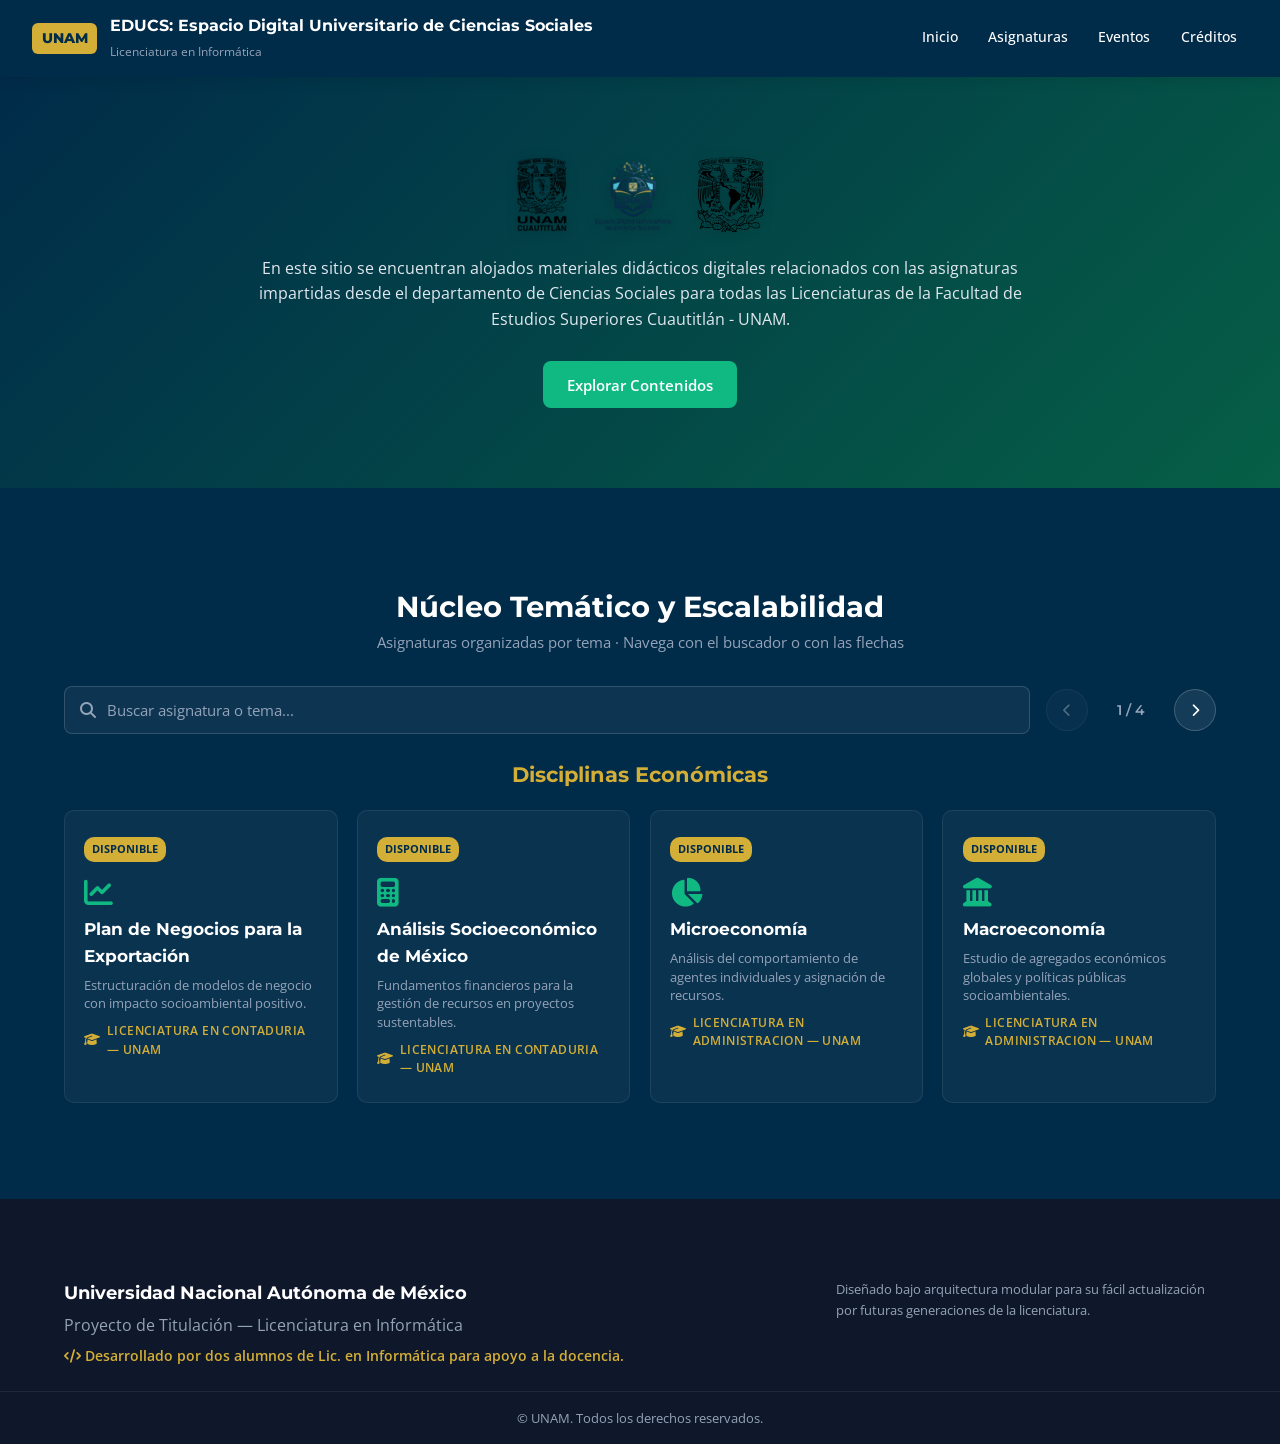
==== commit 1492b100: "Cambios de Bryan" ====
--- a/index.html
+++ b/index.html
@@ -124,22 +124,22 @@
 
   <!-- Navbar -->
   <header class="navbar">
-    <div class="logo-container">
-      <span class="unam-badge">UNAM</span>
-      <div class="logo-text">
-        <span class="title">EDUCS: Espacio Digital Universitario de Ciencias Sociales</span>
-        <span class="subtitle">Licenciatura en Informática</span>
-      </div>
+  <a href="index.html" class="logo-container">
+    <span class="unam-badge">UNAM</span>
+    <div class="logo-text">
+      <span class="title">EDUCS: Espacio Digital Universitario de Ciencias Sociales</span>
+      <span class="subtitle">Licenciatura en Informática</span>
     </div>
-    <nav>
-      <ul class="nav-links">
-        <li><a href="#inicio" class="active">Inicio</a></li>
-        <li><a href="#proyeccion">Asignaturas</a></li>
-        <li><a href="#eventos">Eventos</a></li>
-        <li><a href="#acerca">Créditos</a></li>
-      </ul>
-    </nav>
-  </header>
+  </a>
+  <nav>
+    <ul class="nav-links">
+      <li><a href="index.html#inicio">Inicio</a></li>
+      <li><a href="index.html#proyeccion">Asignaturas</a></li>
+      <li><a href="index.html#eventos">Eventos</a></li>
+      <li><a href="index.html#acerca">Créditos</a></li>
+    </ul>
+  </nav>
+</header>
 
   <!-- Hero -->
   <section id="inicio" class="hero">
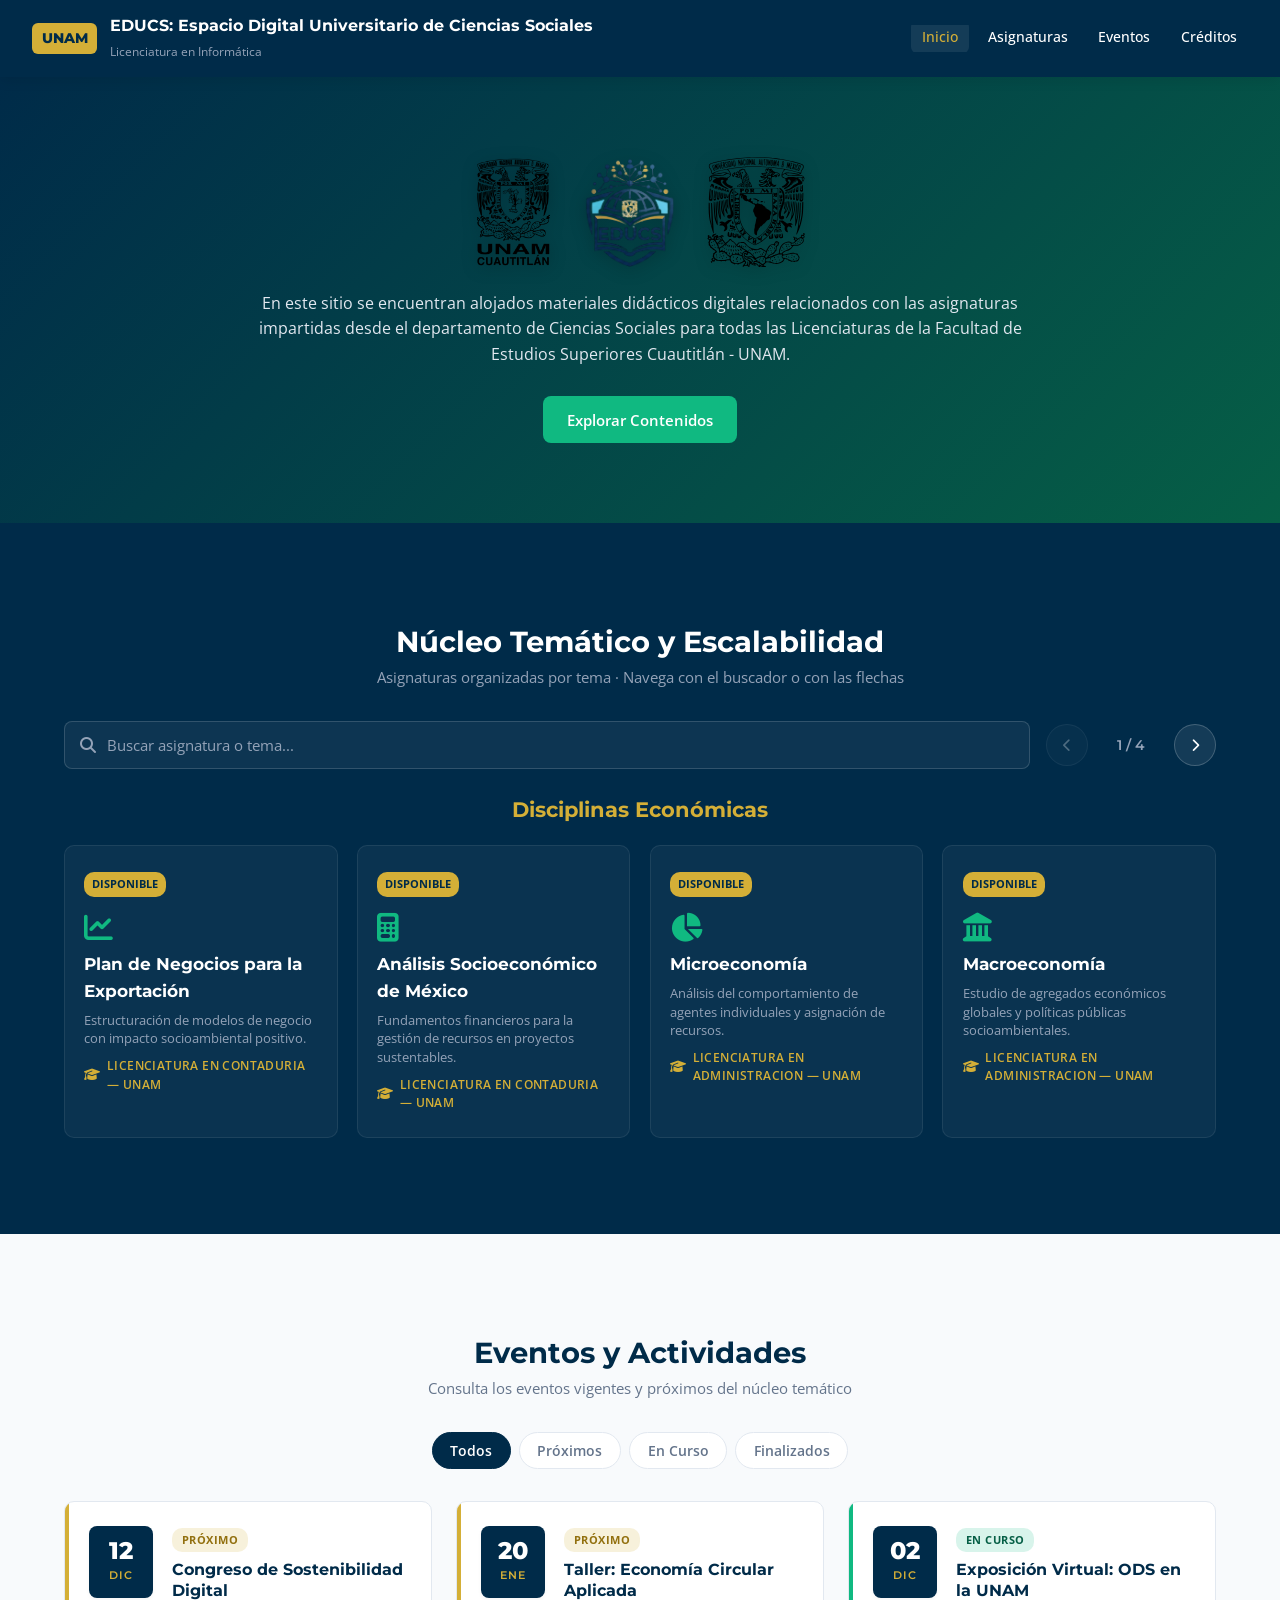
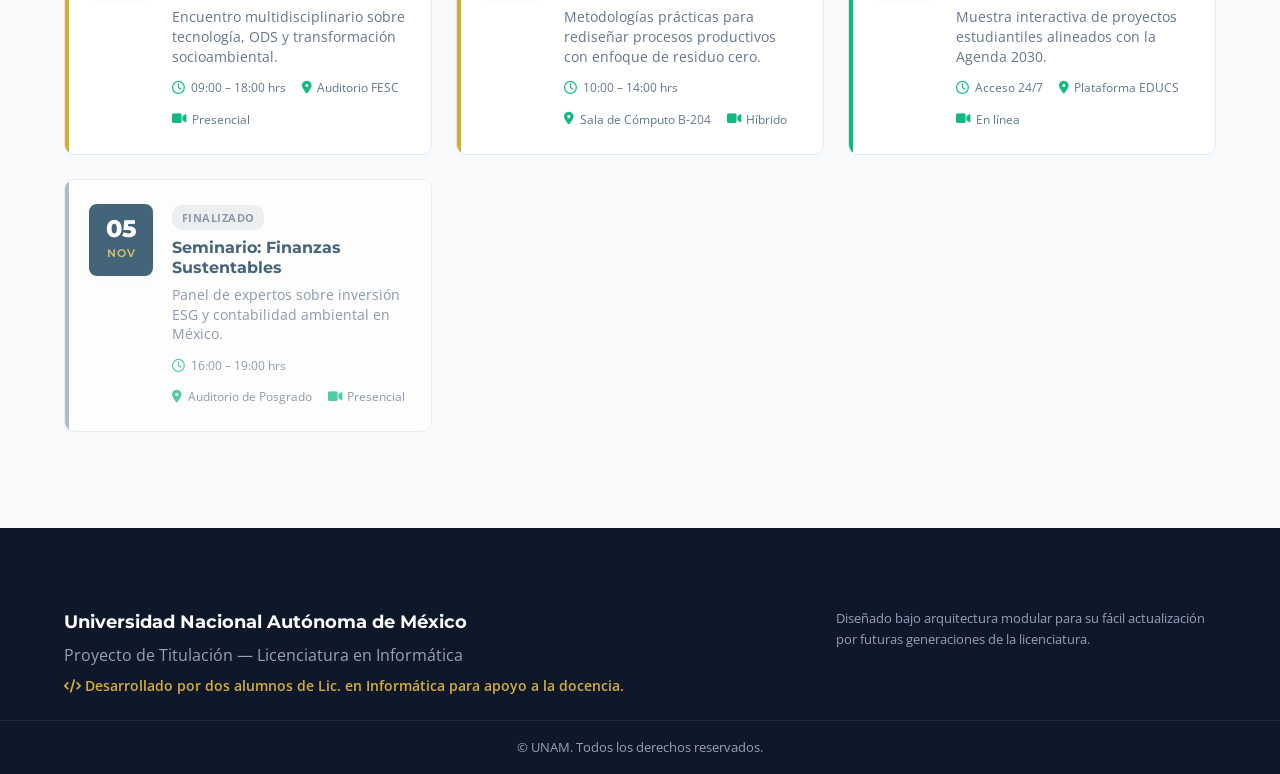
==== commit dc5b3ca9: "creacion de apartado de eventos" ====
--- a/index.html
+++ b/index.html
@@ -124,22 +124,22 @@
 
   <!-- Navbar -->
   <header class="navbar">
-  <a href="index.html" class="logo-container">
-    <span class="unam-badge">UNAM</span>
-    <div class="logo-text">
-      <span class="title">EDUCS: Espacio Digital Universitario de Ciencias Sociales</span>
-      <span class="subtitle">Licenciatura en Informática</span>
+    <div class="logo-container">
+      <span class="unam-badge">UNAM</span>
+      <div class="logo-text">
+        <span class="title">EDUCS: Espacio Digital Universitario de Ciencias Sociales</span>
+        <span class="subtitle">Licenciatura en Informática</span>
+      </div>
     </div>
-  </a>
-  <nav>
-    <ul class="nav-links">
-      <li><a href="index.html#inicio">Inicio</a></li>
-      <li><a href="index.html#proyeccion">Asignaturas</a></li>
-      <li><a href="index.html#eventos">Eventos</a></li>
-      <li><a href="index.html#acerca">Créditos</a></li>
-    </ul>
-  </nav>
-</header>
+    <nav>
+      <ul class="nav-links">
+        <li><a href="#inicio" class="active">Inicio</a></li>
+        <li><a href="#proyeccion">Asignaturas</a></li>
+        <li><a href="#eventos">Eventos</a></li>
+        <li><a href="#acerca">Créditos</a></li>
+      </ul>
+    </nav>
+  </header>
 
   <!-- Hero -->
   <section id="inicio" class="hero">
@@ -190,6 +190,29 @@
     </div>
   </section>
 
+    <!-- ============================================================ -->
+  <!-- EVENTOS Y ACTIVIDADES                                        -->
+  <!-- ============================================================ -->
+  <section id="eventos" class="events-section">
+    <div class="container">
+      <div class="section-header">
+        <h2>Eventos y Actividades</h2>
+        <p>Consulta los eventos vigentes y próximos del núcleo temático</p>
+      </div>
+
+      <!-- Filtros por estado -->
+      <div class="events-filters" role="tablist" aria-label="Filtrar eventos">
+        <button class="filter-btn active" data-filter="all"  role="tab" aria-selected="true">Todos</button>
+        <button class="filter-btn" data-filter="next" role="tab" aria-selected="false">Próximos</button>
+        <button class="filter-btn" data-filter="live" role="tab" aria-selected="false">En Curso</button>
+        <button class="filter-btn" data-filter="done" role="tab" aria-selected="false">Finalizados</button>
+      </div>
+
+      <!-- Grid dinámico -->
+      <div class="events-grid" id="eventsGrid"></div>
+    </div>
+  </section>
+
   <!-- Footer -->
   <footer id="acerca" class="footer">
     <div class="container footer-content">
@@ -425,5 +448,111 @@
       render();
     });
   </script>
+
+  <script>
+  /* ============================================================
+     CATÁLOGO DE EVENTOS — datos editables
+     ============================================================ */
+  document.addEventListener('DOMContentLoaded', () => {
+    const events = [
+      {
+        day: '12', month: 'Dic',
+        title: 'Congreso de Sostenibilidad Digital',
+        desc: 'Encuentro multidisciplinario sobre tecnología, ODS y transformación socioambiental.',
+        time: '09:00 – 18:00 hrs',
+        place: 'Auditorio FESC',
+        mode: 'Presencial',
+        status: 'next'   // next | live | done
+      },
+      {
+        day: '20', month: 'Ene',
+        title: 'Taller: Economía Circular Aplicada',
+        desc: 'Metodologías prácticas para rediseñar procesos productivos con enfoque de residuo cero.',
+        time: '10:00 – 14:00 hrs',
+        place: 'Sala de Cómputo B-204',
+        mode: 'Híbrido',
+        status: 'next'
+      },
+      {
+        day: '02', month: 'Dic',
+        title: 'Exposición Virtual: ODS en la UNAM',
+        desc: 'Muestra interactiva de proyectos estudiantiles alineados con la Agenda 2030.',
+        time: 'Acceso 24/7',
+        place: 'Plataforma EDUCS',
+        mode: 'En línea',
+        status: 'live'
+      },
+      {
+        day: '05', month: 'Nov',
+        title: 'Seminario: Finanzas Sustentables',
+        desc: 'Panel de expertos sobre inversión ESG y contabilidad ambiental en México.',
+        time: '16:00 – 19:00 hrs',
+        place: 'Auditorio de Posgrado',
+        mode: 'Presencial',
+        status: 'done'
+      }
+    ];
+
+    const statusLabels = {
+      next: { text: 'Próximo',  cls: 'next' },
+      live: { text: 'En curso', cls: 'live' },
+      done: { text: 'Finalizado', cls: 'done' }
+    };
+
+    const grid = document.getElementById('eventsGrid');
+    if (!grid) return;
+
+    const renderEvents = (filter = 'all') => {
+      const list = filter === 'all'
+        ? events
+        : events.filter(e => e.status === filter);
+
+      if (list.length === 0) {
+        grid.innerHTML = `
+          <div class="events-empty">
+            <i class="fa-regular fa-calendar-xmark"></i>
+            <p>No hay eventos en esta categoría por el momento.</p>
+          </div>`;
+        return;
+      }
+
+      grid.innerHTML = list.map(ev => {
+        const s = statusLabels[ev.status];
+        return `
+          <article class="event-card status-${s.cls}">
+            <div class="event-date">
+              <span class="day">${ev.day}</span>
+              <span class="month">${ev.month}</span>
+            </div>
+            <div class="event-info">
+              <span class="event-status ${s.cls}">${s.text}</span>
+              <h3 class="event-title">${ev.title}</h3>
+              <p class="event-desc">${ev.desc}</p>
+              <div class="event-meta">
+                <span><i class="fa-regular fa-clock"></i>${ev.time}</span>
+                <span><i class="fa-solid fa-location-dot"></i>${ev.place}</span>
+                <span><i class="fa-solid fa-video"></i>${ev.mode}</span>
+              </div>
+            </div>
+          </article>`;
+      }).join('');
+    };
+
+    /* Filtros */
+    document.querySelectorAll('.filter-btn').forEach(btn => {
+      btn.addEventListener('click', () => {
+        document.querySelectorAll('.filter-btn').forEach(b => {
+          b.classList.remove('active');
+          b.setAttribute('aria-selected', 'false');
+        });
+        btn.classList.add('active');
+        btn.setAttribute('aria-selected', 'true');
+        renderEvents(btn.dataset.filter);
+      });
+    });
+
+    renderEvents('all');
+  });
+</script>
 </body>
 </html>
--- a/styles.css
+++ b/styles.css
@@ -99,13 +99,13 @@
   list-style: none;
   gap: 0.5rem;
   overflow-x: auto;
-  scrollbar-width: none; /* Firefox */
-  -ms-overflow-style: none; /* IE/Edge */
+  scrollbar-width: none;
+  -ms-overflow-style: none;
   padding-bottom: 2px;
 }
 
 .nav-links::-webkit-scrollbar {
-  display: none; /* Chrome, Safari */
+  display: none;
 }
 
 .nav-links a {
@@ -643,13 +643,11 @@
 8. ADAPTABILIDAD RESPONSIVA (MÓVILES Y TABLETS)
    ========================================================================== */
 @media (max-width: 900px) {
-  /* Layout principal */
   .subject-layout {
     grid-template-columns: 1fr;
     gap: 1rem;
   }
 
-  /* Navbar con drawer lateral */
   .navbar {
     flex-direction: row;
     align-items: center;
@@ -717,14 +715,12 @@
     padding: 0;
   }
 
-  /* Toolbar del catálogo */
   .subject-toolbar {
     flex-direction: column;
     align-items: stretch;
   }
   .subject-nav { justify-content: center; }
 
-  /* Contenedores */
   .container { padding: 1.5rem 1rem; }
 
   .hero { padding: 3rem 1rem; }
@@ -751,8 +747,9 @@
   .hero-buttons { flex-direction: column; align-items: stretch; }
   .btn { width: 100%; text-align: center; }
 
-  .hero-logo { height: 55px; max-width: 100px; }
-  .hero-logos { gap: 0.8rem; }
+  /* 🔽 Logos más grandes en tablet/móvil */
+  .hero-logo { height: 85px; max-width: 140px; }
+  .hero-logos { gap: 1.2rem; }
 
   .subject-hero h1 { font-size: 1.3rem; }
   .subject-meta-box { padding: 0.9rem 1rem; }
@@ -772,8 +769,9 @@
   .logo-text .subtitle { font-size: 0.65rem; }
   .unam-badge { font-size: 0.75rem; padding: 0.25rem 0.5rem; }
 
-  .hero-logo { height: 45px; max-width: 85px; }
-  .hero-logos { gap: 0.6rem; }
+  /* 🔽 Logos en móvil chico */
+  .hero-logo { height: 65px; max-width: 100px; }
+  .hero-logos { gap: 0.7rem; }
 
   .container { padding: 1rem 0.8rem; }
   .subject-hero h1 { font-size: 1.15rem; }
@@ -854,6 +852,7 @@
     height: 350px;
   }
 }
+
 /* ==========================================================================
 9. NAVBAR RESPONSIVE: MENÚ LATERAL DESPLEGABLE (DRAWER)
    ========================================================================== */
@@ -917,17 +916,234 @@
   display: flex;
   align-items: center;
   justify-content: center;
-  gap: 1.5rem;
+  gap: 2rem;              /* ⬅️ aumentado */
   flex-wrap: wrap;
   margin-bottom: 1.5rem;
 }
 
 .hero-logo {
-  height: 75px;
+  height: 110px;          /* ⬅️ antes 75px */
   width: auto;
-  max-width: 130px;
+  max-width: 180px;       /* ⬅️ antes 130px */
   object-fit: contain;
-  filter: drop-shadow(0 2px 6px rgba(0, 0, 0, 0.25));
+  filter: drop-shadow(0 3px 8px rgba(0, 0, 0, 0.28));
   transition: transform 0.2s;
 }
-.hero-logo:hover { transform: translateY(-2px); }+.hero-logo:hover { transform: translateY(-2px); }
+
+/* ==========================================================================
+11. SECCIÓN DE EVENTOS (Catálogo responsive)
+   ========================================================================== */
+.events-section {
+  background: var(--bg-light);
+  padding: 3.5rem 0;
+}
+
+.events-section .section-header h2 {
+  color: var(--primary-color);
+  font-family: var(--font-heading);
+  font-size: 1.8rem;
+}
+
+.events-section .section-header p {
+  color: var(--text-muted);
+  font-size: 0.95rem;
+}
+
+/* Filtros */
+.events-filters {
+  display: flex;
+  justify-content: center;
+  gap: 0.5rem;
+  flex-wrap: wrap;
+  margin-bottom: 2rem;
+}
+
+.filter-btn {
+  padding: 0.5rem 1.1rem;
+  border-radius: 20px;
+  border: 1px solid var(--border-color);
+  background: var(--white);
+  color: var(--text-muted);
+  cursor: pointer;
+  font-weight: 600;
+  font-size: 0.85rem;
+  font-family: var(--font-body);
+  transition: all 0.2s;
+}
+
+.filter-btn:hover {
+  border-color: var(--green-eco);
+  color: var(--primary-color);
+}
+
+.filter-btn.active {
+  background: var(--primary-color);
+  color: var(--white);
+  border-color: var(--primary-color);
+}
+
+/* Grid */
+.events-grid {
+  display: grid;
+  grid-template-columns: repeat(auto-fill, minmax(300px, 1fr));
+  gap: 1.5rem;
+}
+
+/* Tarjeta de evento */
+.event-card {
+  background: var(--white);
+  border: 1px solid var(--border-color);
+  border-radius: var(--radius);
+  padding: 1.5rem;
+  display: flex;
+  gap: 1.2rem;
+  position: relative;
+  overflow: hidden;
+  transition: transform 0.2s, box-shadow 0.2s, border-color 0.2s;
+}
+
+.event-card::before {
+  content: '';
+  position: absolute;
+  top: 0;
+  left: 0;
+  width: 4px;
+  height: 100%;
+  background: var(--green-eco);
+  transition: width 0.2s;
+}
+
+.event-card.status-next::before { background: var(--accent-gold); }
+.event-card.status-live::before { background: var(--green-eco); }
+.event-card.status-done::before { background: #94A3B8; }
+
+.event-card:hover {
+  transform: translateY(-3px);
+  box-shadow: var(--shadow-md);
+  border-color: var(--green-eco);
+}
+
+.event-card.status-done {
+  opacity: 0.72;
+}
+.event-card.status-done:hover {
+  transform: none;
+  box-shadow: var(--shadow-sm);
+  border-color: var(--border-color);
+}
+
+/* Bloque de fecha */
+.event-date {
+  flex-shrink: 0;
+  width: 64px;
+  height: 72px;
+  background: var(--primary-color);
+  border-radius: 8px;
+  display: flex;
+  flex-direction: column;
+  align-items: center;
+  justify-content: center;
+  color: var(--white);
+  font-family: var(--font-heading);
+  box-shadow: var(--shadow-sm);
+}
+
+.event-date .day {
+  font-size: 1.5rem;
+  font-weight: 800;
+  line-height: 1;
+}
+
+.event-date .month {
+  font-size: 0.68rem;
+  text-transform: uppercase;
+  letter-spacing: 1px;
+  color: var(--accent-gold);
+  margin-top: 0.25rem;
+  font-weight: 600;
+}
+
+/* Contenido */
+.event-info {
+  flex: 1;
+  min-width: 0;
+}
+
+.event-status {
+  display: inline-block;
+  font-size: 0.7rem;
+  text-transform: uppercase;
+  letter-spacing: 0.5px;
+  padding: 0.2rem 0.6rem;
+  border-radius: 10px;
+  font-weight: 700;
+  margin-bottom: 0.5rem;
+}
+.event-status.next { background: rgba(212, 175, 55, 0.18); color: #92700F; }
+.event-status.live { background: rgba(16, 185, 129, 0.16); color: var(--green-dark); }
+.event-status.done { background: rgba(148, 163, 184, 0.22); color: #64748B; }
+
+.event-title {
+  font-family: var(--font-heading);
+  font-size: 1rem;
+  color: var(--primary-color);
+  margin-bottom: 0.35rem;
+  line-height: 1.3;
+  font-weight: 700;
+}
+
+.event-desc {
+  font-size: 0.85rem;
+  color: var(--text-muted);
+  margin-bottom: 0.75rem;
+  line-height: 1.45;
+}
+
+.event-meta {
+  display: flex;
+  flex-wrap: wrap;
+  gap: 0.7rem 1rem;
+  font-size: 0.78rem;
+  color: var(--text-muted);
+}
+
+.event-meta span {
+  display: inline-flex;
+  align-items: center;
+  gap: 0.35rem;
+}
+
+.event-meta i {
+  color: var(--green-eco);
+  font-size: 0.8rem;
+}
+
+/* Estado vacío */
+.events-empty {
+  grid-column: 1 / -1;
+  text-align: center;
+  padding: 2.5rem 1rem;
+  color: var(--text-muted);
+}
+.events-empty i {
+  font-size: 2rem;
+  color: var(--border-color);
+  display: block;
+  margin-bottom: 0.8rem;
+}
+.events-empty p { font-size: 0.9rem; }
+
+@media (max-width: 900px) {
+  .events-section { padding: 2.5rem 0; }
+  .events-section .section-header h2 { font-size: 1.5rem; }
+}
+
+@media (max-width: 600px) {
+  .events-grid { grid-template-columns: 1fr; gap: 1rem; }
+  .event-card { padding: 1.2rem; gap: 1rem; }
+  .event-date { width: 56px; height: 62px; }
+  .event-date .day { font-size: 1.3rem; }
+  .event-date .month { font-size: 0.62rem; }
+  .filter-btn { font-size: 0.8rem; padding: 0.45rem 0.9rem; }
+}
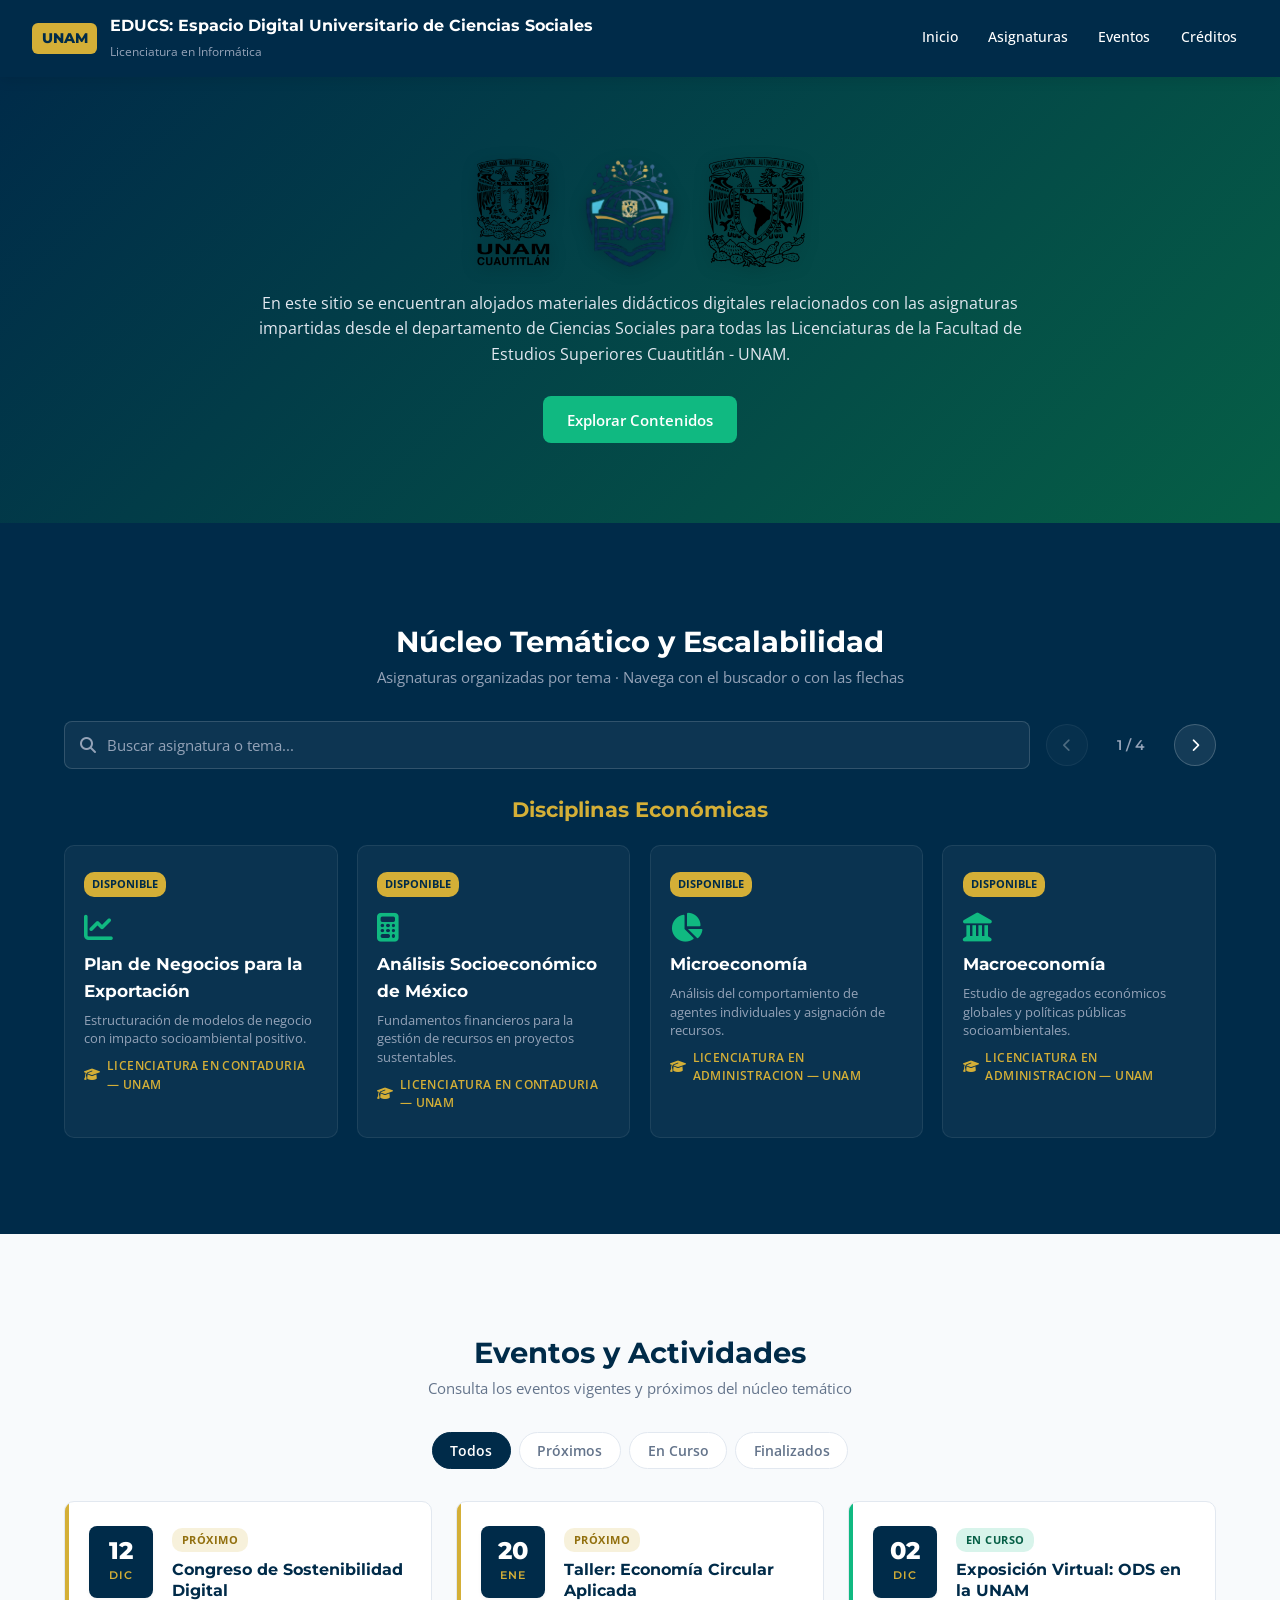
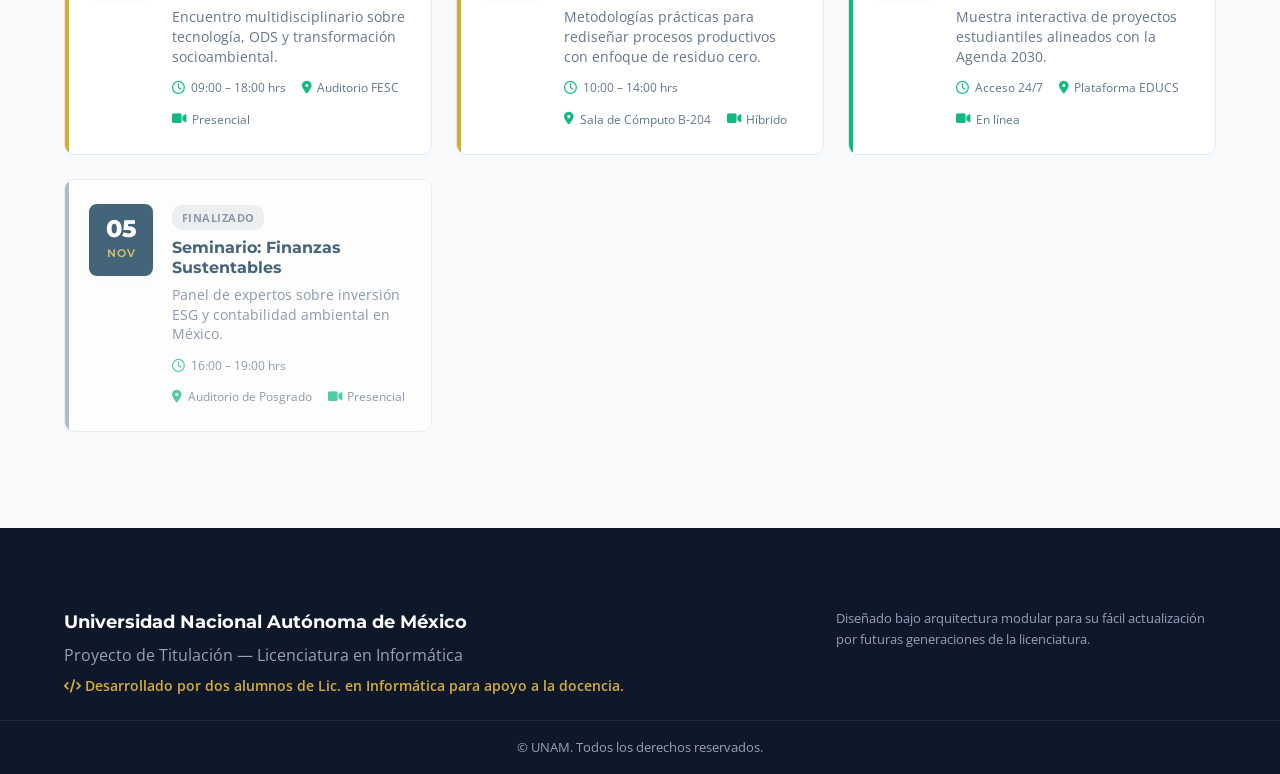
==== commit d90bce19: "Merge branch 'main' of https://github.com/BrayFlo/Titulacion_Investigacion" ====
--- a/index.html
+++ b/index.html
@@ -124,22 +124,22 @@
 
   <!-- Navbar -->
   <header class="navbar">
-    <div class="logo-container">
-      <span class="unam-badge">UNAM</span>
-      <div class="logo-text">
-        <span class="title">EDUCS: Espacio Digital Universitario de Ciencias Sociales</span>
-        <span class="subtitle">Licenciatura en Informática</span>
-      </div>
+  <a href="index.html" class="logo-container">
+    <span class="unam-badge">UNAM</span>
+    <div class="logo-text">
+      <span class="title">EDUCS: Espacio Digital Universitario de Ciencias Sociales</span>
+      <span class="subtitle">Licenciatura en Informática</span>
     </div>
-    <nav>
-      <ul class="nav-links">
-        <li><a href="#inicio" class="active">Inicio</a></li>
-        <li><a href="#proyeccion">Asignaturas</a></li>
-        <li><a href="#eventos">Eventos</a></li>
-        <li><a href="#acerca">Créditos</a></li>
-      </ul>
-    </nav>
-  </header>
+  </a>
+  <nav>
+    <ul class="nav-links">
+      <li><a href="index.html#inicio">Inicio</a></li>
+      <li><a href="index.html#proyeccion">Asignaturas</a></li>
+      <li><a href="index.html#eventos">Eventos</a></li>
+      <li><a href="index.html#acerca">Créditos</a></li>
+    </ul>
+  </nav>
+</header>
 
   <!-- Hero -->
   <section id="inicio" class="hero">
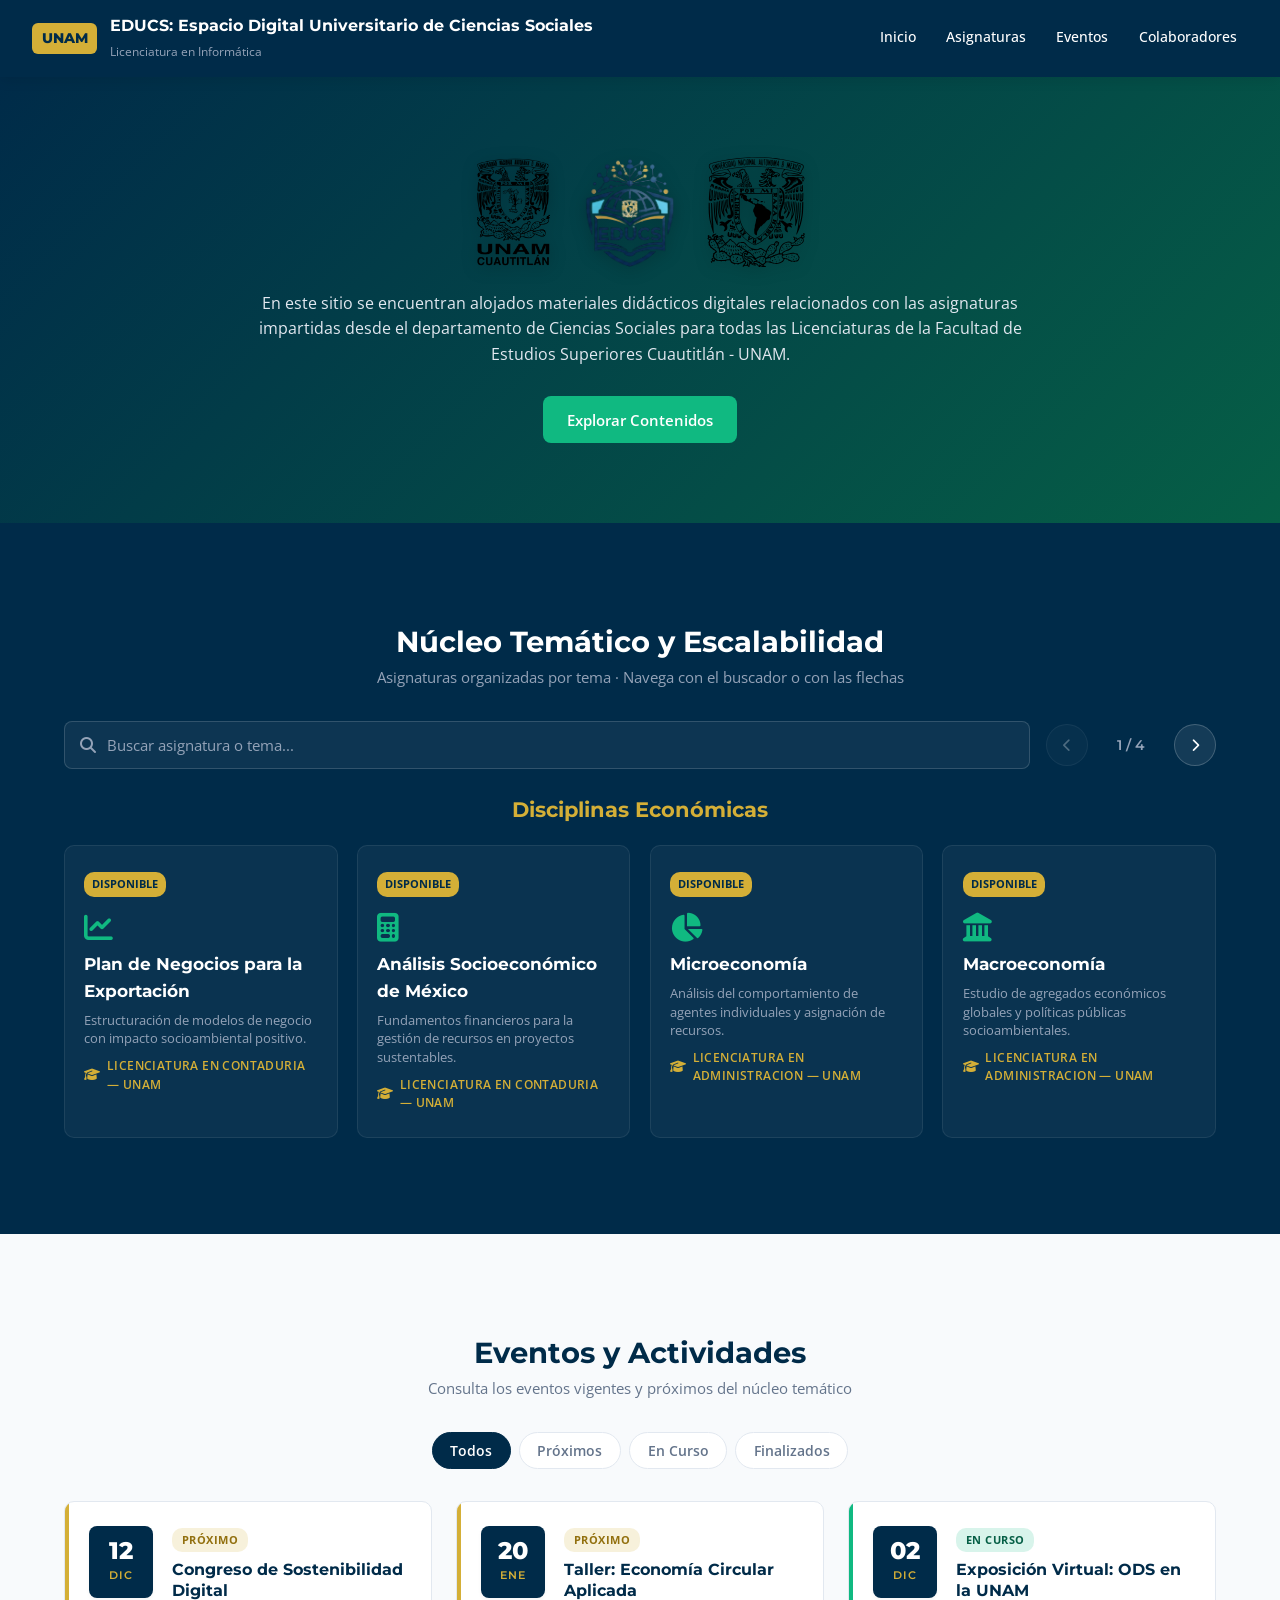
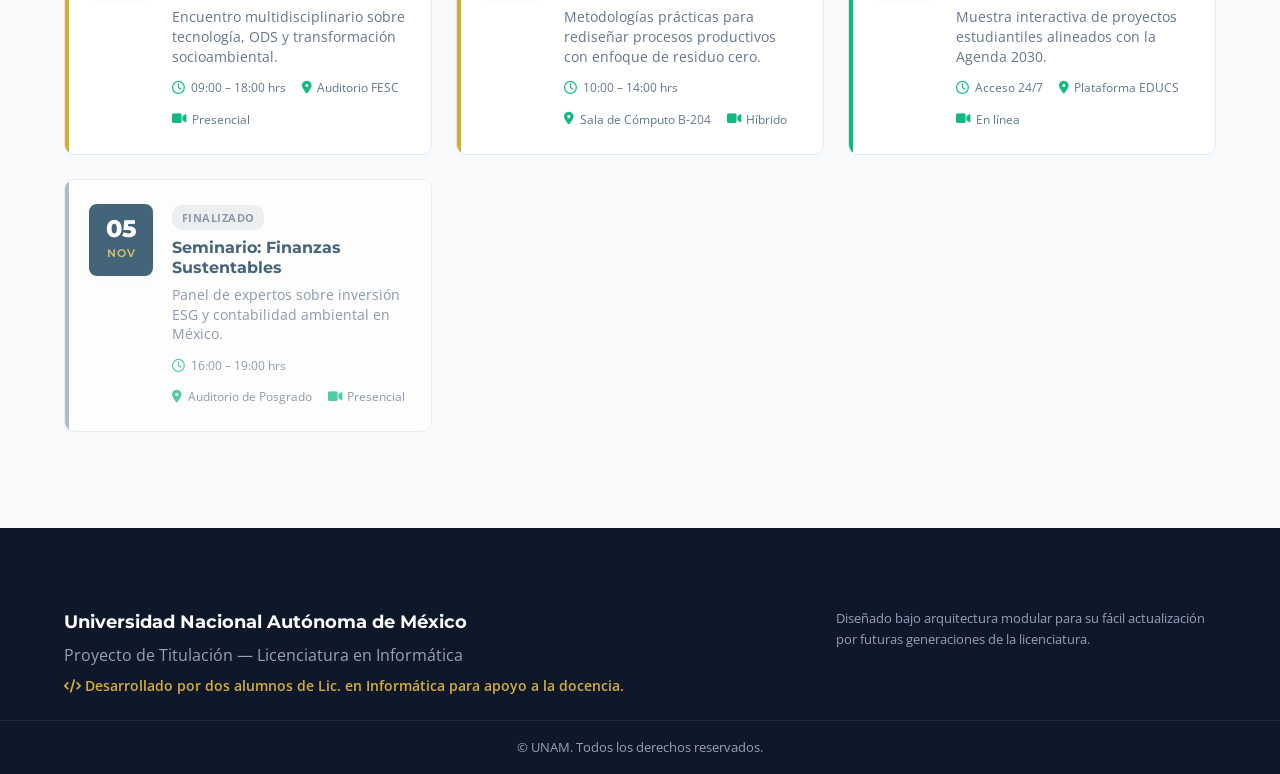
==== commit 3628ba44: "Creditos y genero" ====
--- a/index.html
+++ b/index.html
@@ -136,7 +136,7 @@
       <li><a href="index.html#inicio">Inicio</a></li>
       <li><a href="index.html#proyeccion">Asignaturas</a></li>
       <li><a href="index.html#eventos">Eventos</a></li>
-      <li><a href="index.html#acerca">Créditos</a></li>
+      <li><a href="Colaboradores.html">Colaboradores</a></li>
     </ul>
   </nav>
 </header>
@@ -310,6 +310,14 @@
               icon: "fa-leaf", 
               status: "active", 
               url: "./Desarrollo_Sostenible.html" 
+            },            
+            { 
+              title: "Género, Igualdad y Cultura de Paz", 
+              desc: "Reflexión y análisis de las causas estructurales de la violencia de género y promoción de la igualdad sustantiva.", 
+              degree: "Impartida en Todas las Licenciaturas — FES Cuautitlán",
+              icon: "fa-venus-mars", 
+              status: "active", 
+              url: "./genero.html" 
             }
           ]
         },
--- a/styles.css
+++ b/styles.css
@@ -1146,4 +1146,91 @@
   .event-date .day { font-size: 1.3rem; }
   .event-date .month { font-size: 0.62rem; }
   .filter-btn { font-size: 0.8rem; padding: 0.45rem 0.9rem; }
+}
+/* ==========================================================================
+12. SECCIÓN DE COLABORADORES (Créditos)
+   ========================================================================== */
+.collaborators-grid {
+  display: grid;
+  grid-template-columns: repeat(auto-fill, minmax(240px, 1fr));
+  gap: 1.5rem;
+  margin-bottom: 2rem;
+}
+
+.collaborator-card {
+  background: var(--white);
+  border: 1px solid var(--border-color);
+  border-radius: var(--radius);
+  padding: 2rem 1.5rem;
+  text-align: center;
+  transition: transform 0.2s, box-shadow 0.2s, border-color 0.2s;
+}
+
+.collaborator-card:hover {
+  transform: translateY(-4px);
+  box-shadow: var(--shadow-md);
+  border-color: var(--green-eco);
+}
+
+.collab-img-wrapper {
+  width: 110px;
+  height: 110px;
+  margin: 0 auto 1.2rem;
+  border-radius: 50%;
+  overflow: hidden;
+  border: 3px solid var(--bg-light);
+  box-shadow: var(--shadow-sm);
+  position: relative;
+  background: var(--primary-color);
+}
+
+.collab-img {
+  width: 100%;
+  height: 100%;
+  object-fit: cover;
+}
+
+/* Placeholder elegante para quienes no tienen foto */
+.collab-placeholder {
+  width: 100%;
+  height: 100%;
+  display: flex;
+  align-items: center;
+  justify-content: center;
+  background: linear-gradient(135deg, var(--primary-color) 0%, var(--green-dark) 100%);
+  color: var(--accent-gold);
+  font-size: 2.5rem;
+}
+
+.collaborator-card h3 {
+  font-family: var(--font-heading);
+  font-size: 1.05rem;
+  color: var(--primary-color);
+  margin-bottom: 0.2rem;
+}
+
+.collab-role {
+  display: block;
+  font-size: 0.75rem;
+  color: var(--green-dark);
+  font-weight: 700;
+  text-transform: uppercase;
+  letter-spacing: 0.5px;
+  margin-bottom: 0.6rem;
+}
+
+.collab-desc {
+  font-size: 0.85rem;
+  color: var(--text-muted);
+  line-height: 1.4;
+}
+
+@media (max-width: 600px) {
+  .collaborators-grid {
+    grid-template-columns: 1fr;
+    gap: 1.2rem;
+  }
+  .collaborator-card {
+    padding: 1.5rem 1rem;
+  }
 }
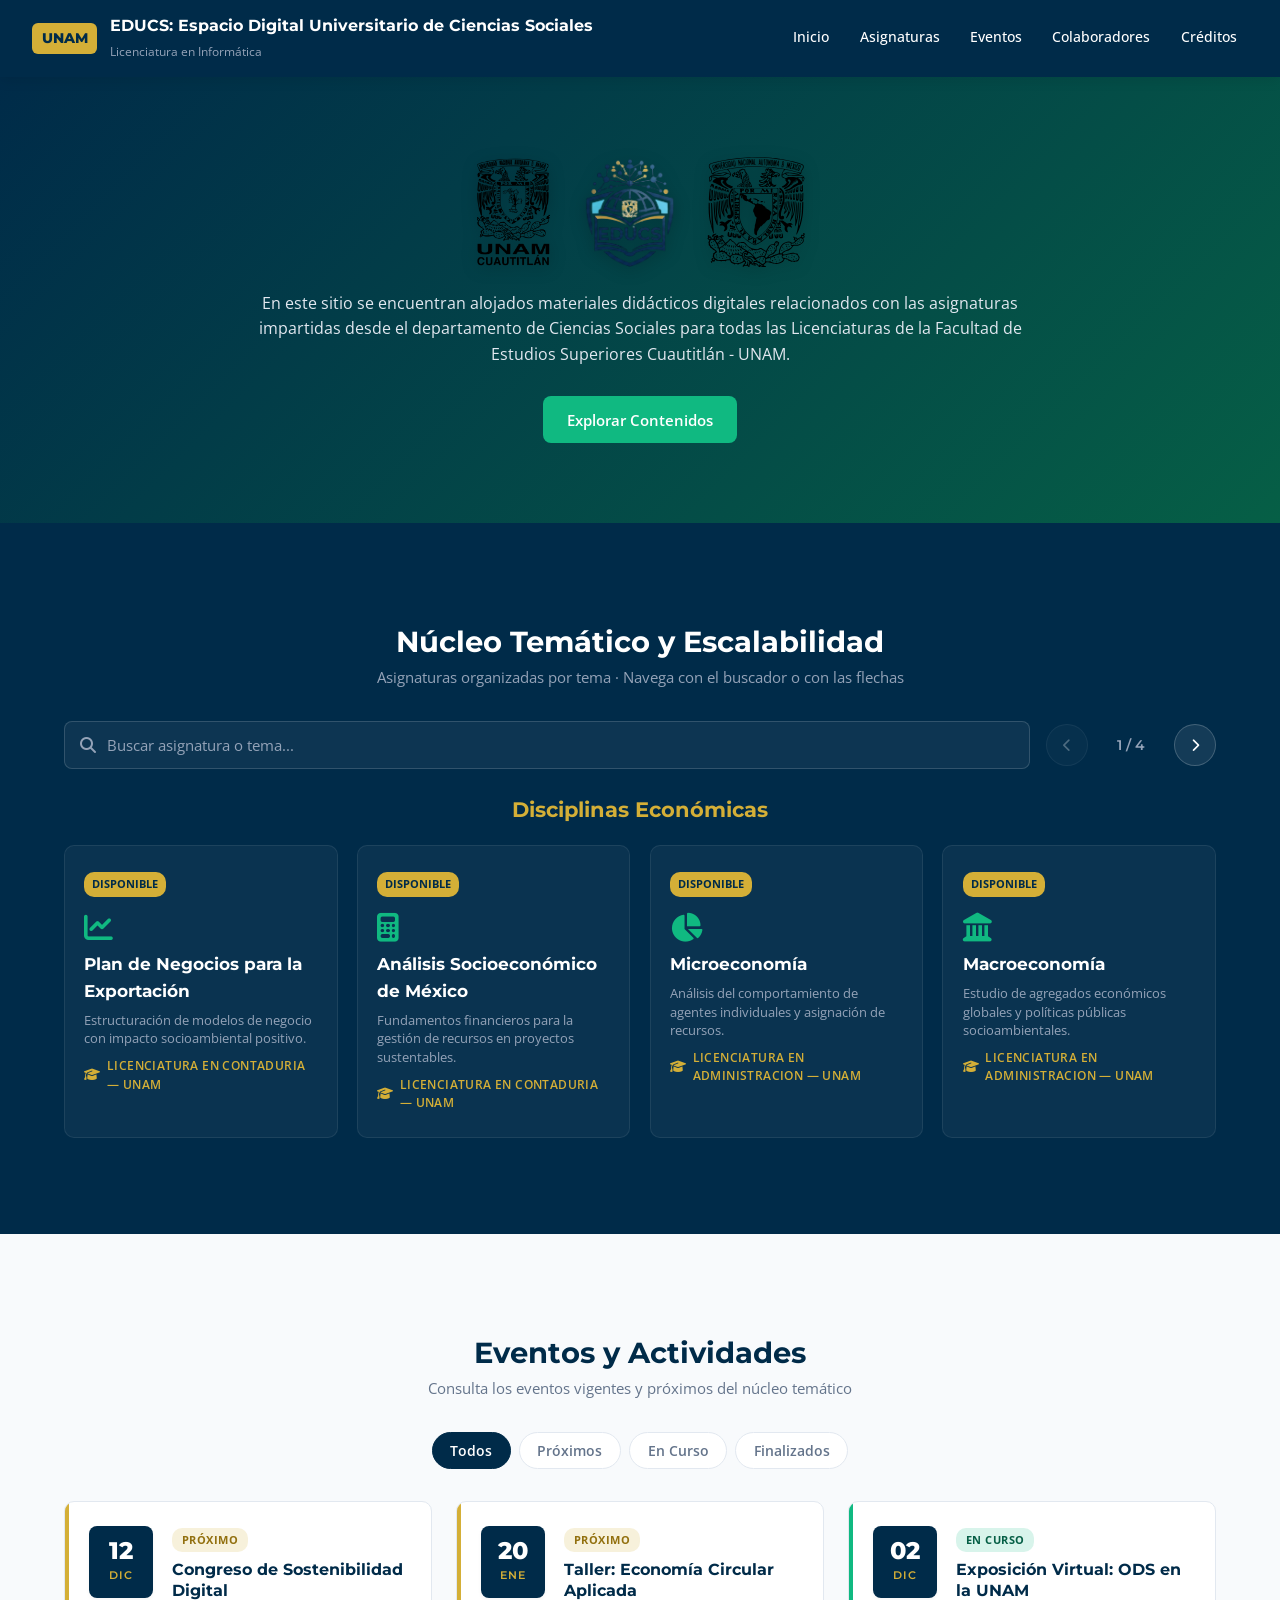
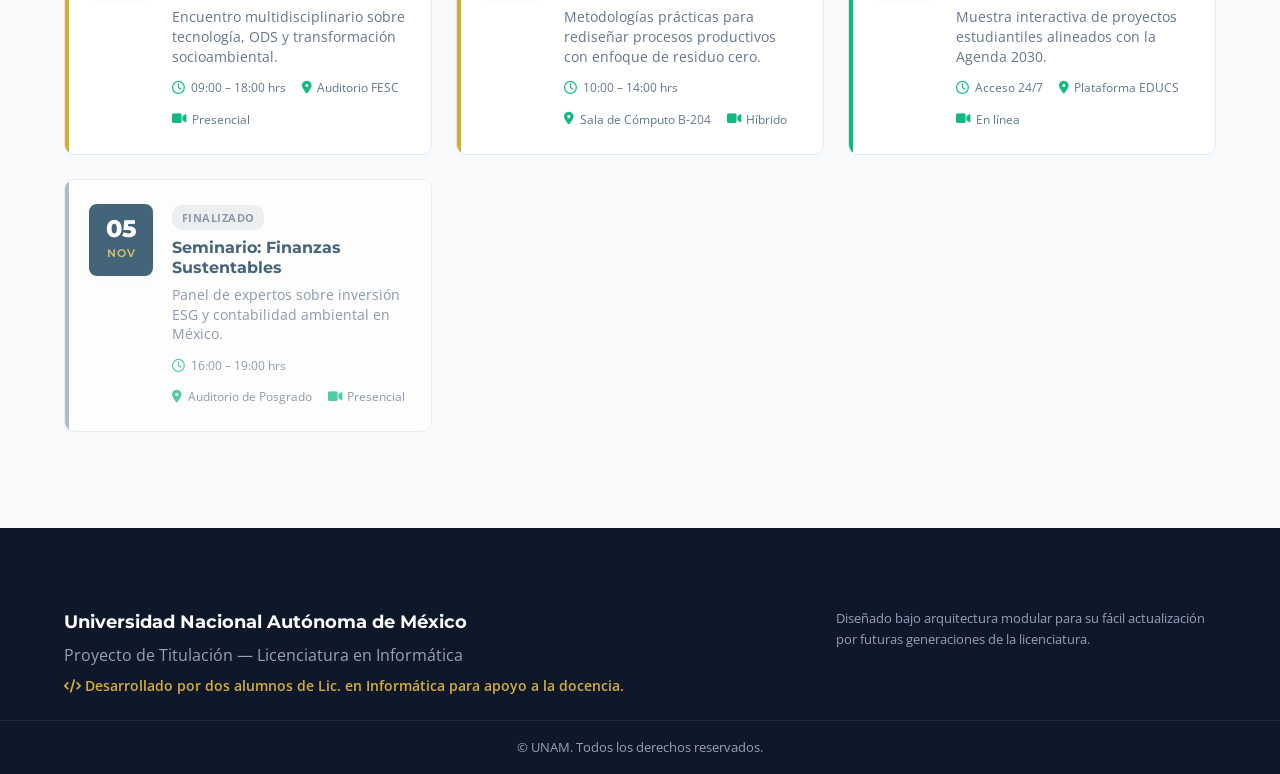
==== commit 8d91ac7b: "Cambios en el footer de la pagina" ====
--- a/index.html
+++ b/index.html
@@ -137,6 +137,7 @@
       <li><a href="index.html#proyeccion">Asignaturas</a></li>
       <li><a href="index.html#eventos">Eventos</a></li>
       <li><a href="Colaboradores.html">Colaboradores</a></li>
+      <li><a href="index.html#acerca">Créditos</a></li>
     </ul>
   </nav>
 </header>
